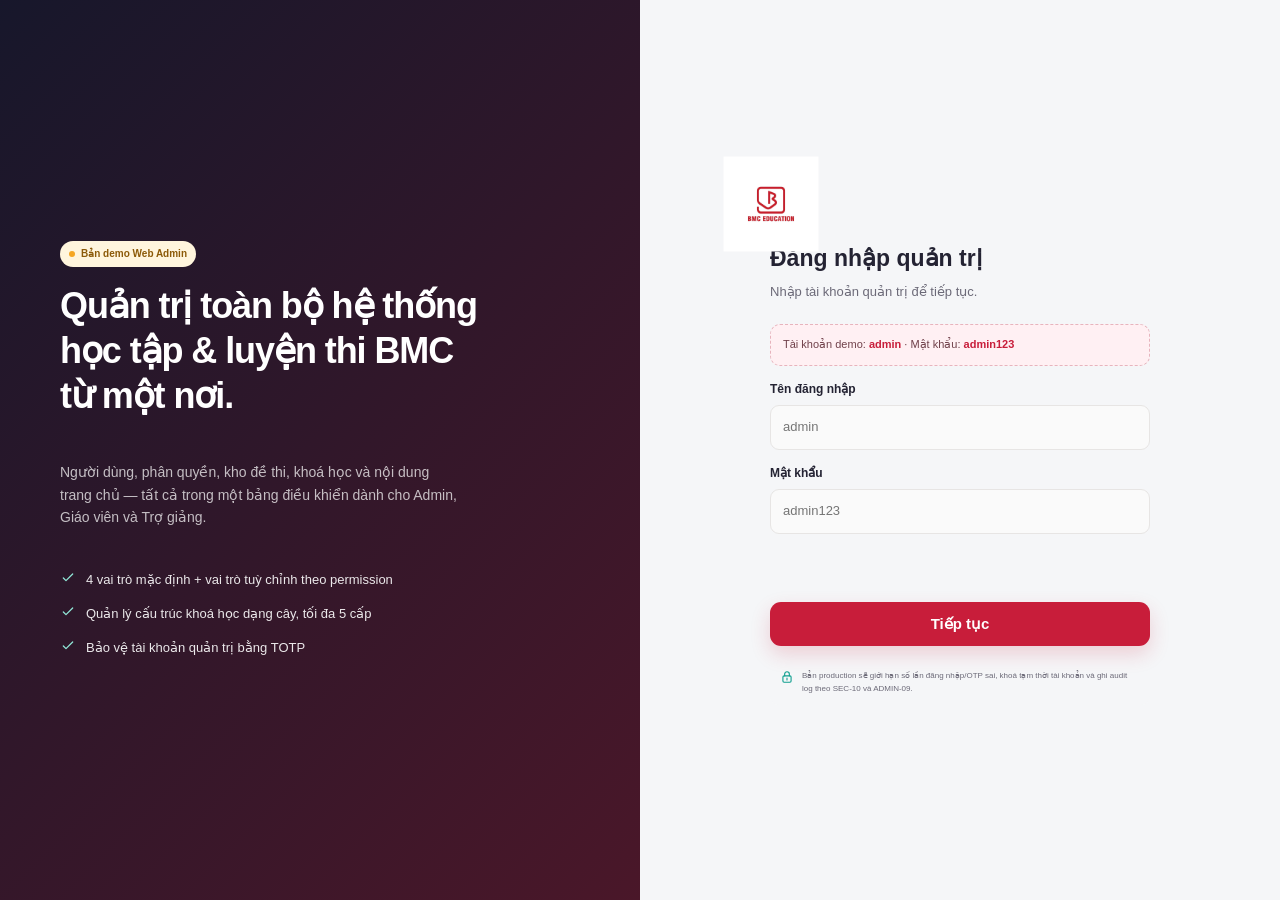
==== certificates.html @ d9abfc0e "first commit" ====
<!doctype html>
<html lang="vi">
<head>
<meta charset="utf-8">
<meta name="viewport" content="width=device-width,initial-scale=1">
<title>BMC Admin — Chứng chỉ &amp; huy hiệu</title>
<link rel="stylesheet" href="shared.css">
<link rel="stylesheet" href="shared-admin.css">
</head>
<body data-page="certificates">
<div data-admin-shell></div>
<template data-page-content>
  <div class="admin-page-head">
    <div><span class="admin-crumb"><svg class="icon"><use href="#i-home"/></svg>Admin<svg class="icon" style="transform:rotate(-90deg)"><use href="#i-chevron"/></svg>Chứng chỉ &amp; huy hiệu</span><h1>Chứng chỉ &amp; huy hiệu</h1><p>Thiết kế mẫu chứng chỉ, huy hiệu thành tích và gán điều kiện đạt được cho từng khoá học/lớp học.</p></div>
  </div>

  <div class="stat-grid">
    <article class="stat-tile"><div class="stat-tile-top"><span class="stat-icon"><svg class="icon"><use href="#i-award"/></svg></span></div><strong>6</strong><span>Mẫu chứng chỉ</span></article>
    <article class="stat-tile"><div class="stat-tile-top"><span class="stat-icon" style="background:var(--teal-soft);color:#0e6e60"><svg class="icon"><use href="#i-check"/></svg></span></div><strong>9</strong><span>Mẫu huy hiệu</span></article>
    <article class="stat-tile"><div class="stat-tile-top"><span class="stat-icon" style="background:var(--blue-soft);color:#1c4894"><svg class="icon"><use href="#i-users"/></svg></span></div><strong>842</strong><span>Lượt đã cấp trong năm</span></article>
    <article class="stat-tile"><div class="stat-tile-top"><span class="stat-icon" style="background:var(--gold-soft);color:#8a5c0d"><svg class="icon"><use href="#i-layout"/></svg></span></div><strong>7</strong><span>Khoá học/lớp đã gán</span></article>
  </div>

  <section class="panel">
    <div class="tabs" data-tabs>
      <button class="tab active" data-tab="certs">Chứng chỉ</button>
      <button class="tab" data-tab="badges">Huy hiệu</button>
      <button class="tab" data-tab="assign">Gán cho khoá học/lớp học</button>
    </div>

    <div class="tab-panel active" data-panel="certs">
      <div class="page-actions" style="justify-content:flex-end;margin-bottom:14px"><button class="btn btn-primary" type="button" data-open-modal="addCertModal"><svg class="icon"><use href="#i-plus"/></svg>Tạo chứng chỉ</button></div>
      <div class="cert-grid">
        <article class="cert-card"><span class="cert-icon">🎓</span><h3>Chứng chỉ hoàn thành khoá học</h3><p>Cấp khi học viên hoàn thành 100% bài học và đạt tối thiểu 70% bài kiểm tra cuối khoá.</p><div class="cert-meta"><span>Đã cấp</span><strong>318 lượt</strong></div></article>
        <article class="cert-card"><span class="cert-icon">📜</span><h3>Chứng chỉ tổng ôn THPT</h3><p>Cấp cho học viên hoàn thành chương trình tổng ôn và tham gia đủ 3 kỳ thi thử.</p><div class="cert-meta"><span>Đã cấp</span><strong>204 lượt</strong></div></article>
        <article class="cert-card"><span class="cert-icon">🏆</span><h3>Chứng chỉ Thủ khoa lớp học</h3><p>Cấp cho học viên đạt điểm cao nhất lớp trong kỳ thi thử cuối khoá.</p><div class="cert-meta"><span>Đã cấp</span><strong>14 lượt</strong></div></article>
      </div>
    </div>

    <div class="tab-panel" data-panel="badges">
      <div class="page-actions" style="justify-content:flex-end;margin-bottom:14px"><button class="btn btn-primary" type="button" data-open-modal="addBadgeModal"><svg class="icon"><use href="#i-plus"/></svg>Tạo huy hiệu</button></div>
      <div class="cert-grid">
        <article class="cert-card"><span class="cert-icon badge">🔥</span><h3>Chuỗi học 7 ngày</h3><p>Đạt được khi học viên học liên tục ít nhất 7 ngày không gián đoạn.</p><div class="cert-meta"><span>Đã đạt</span><strong>452 học viên</strong></div></article>
        <article class="cert-card"><span class="cert-icon badge">⚡</span><h3>Luyện đề chăm chỉ</h3><p>Hoàn thành từ 20 bộ đề luyện tập trở lên trong một chuyên đề.</p><div class="cert-meta"><span>Đã đạt</span><strong>167 học viên</strong></div></article>
        <article class="cert-card"><span class="cert-icon badge">💯</span><h3>Điểm tuyệt đối</h3><p>Đạt điểm 10/10 trong một bài thi thử bất kỳ trên hệ thống.</p><div class="cert-meta"><span>Đã đạt</span><strong>38 học viên</strong></div></article>
      </div>
    </div>

    <div class="tab-panel" data-panel="assign">
      <div class="page-actions" style="justify-content:flex-end;margin-bottom:14px"><button class="btn btn-primary" type="button" data-open-modal="assignModal"><svg class="icon"><use href="#i-plus"/></svg>Gán mới</button></div>
      <div class="table-wrap"><table class="data-table">
        <thead><tr><th>Khoá học / Lớp học</th><th>Chứng chỉ được gán</th><th>Huy hiệu điều kiện</th><th>Điều kiện cấp</th><th></th></tr></thead>
        <tbody>
          <tr><td><strong>Giải tích 1 — Nắm chắc nền tảng</strong><br><span class="muted" style="font-size:11px">Khoá học</span></td><td><div class="tag-list"><span class="tag-chip">Chứng chỉ hoàn thành khoá học</span></div></td><td><div class="tag-list"><span class="tag-chip badge-tag">Chuỗi học 7 ngày</span><span class="tag-chip badge-tag">Luyện đề chăm chỉ</span></div></td><td>Hoàn thành ≥ 100% bài học, điểm cuối khoá ≥ 70%</td><td><div class="row-actions"><button aria-label="Sửa" data-open-modal="assignModal" data-toast="Đã mở form chỉnh sửa gán (mô phỏng)"><svg class="icon"><use href="#i-edit"/></svg></button><button aria-label="Xoá" data-toast="Đã gỡ gán (mô phỏng)"><svg class="icon"><use href="#i-trash"/></svg></button></div></td></tr>
          <tr><td><strong>ON12 — Tổng ôn 12 tối T3·5·7</strong><br><span class="muted" style="font-size:11px">Lớp học</span></td><td><div class="tag-list"><span class="tag-chip">Chứng chỉ tổng ôn THPT</span></div></td><td><div class="tag-list"><span class="tag-chip empty">Chưa gán huy hiệu</span></div></td><td>Tham gia đủ 3 kỳ thi thử, có mặt ≥ 80% buổi học</td><td><div class="row-actions"><button aria-label="Sửa" data-open-modal="assignModal" data-toast="Đã mở form chỉnh sửa gán (mô phỏng)"><svg class="icon"><use href="#i-edit"/></svg></button><button aria-label="Xoá" data-toast="Đã gỡ gán (mô phỏng)"><svg class="icon"><use href="#i-trash"/></svg></button></div></td></tr>
          <tr><td><strong>GT01 — Giải tích 1 sáng T2·4·6</strong><br><span class="muted" style="font-size:11px">Lớp học</span></td><td><div class="tag-list"><span class="tag-chip empty">Chưa gán chứng chỉ</span></div></td><td><div class="tag-list"><span class="tag-chip badge-tag">Điểm tuyệt đối</span></div></td><td>Đạt điểm 10/10 ở bất kỳ bài thi thử nào trong lớp</td><td><div class="row-actions"><button aria-label="Sửa" data-open-modal="assignModal" data-toast="Đã mở form chỉnh sửa gán (mô phỏng)"><svg class="icon"><use href="#i-edit"/></svg></button><button aria-label="Xoá" data-toast="Đã gỡ gán (mô phỏng)"><svg class="icon"><use href="#i-trash"/></svg></button></div></td></tr>
        </tbody>
      </table></div>
    </div>
  </section>
</template>

<div class="modal-backdrop" id="addCertModal"><section class="modal" role="dialog" aria-modal="true" style="width:min(100%,560px)"><div class="modal-head"><div><h2>Tạo chứng chỉ</h2><p>Chứng chỉ có thể gán cho một hoặc nhiều khoá học/lớp học sau khi tạo.</p></div><button class="close-btn" type="button" data-close-modal aria-label="Đóng"><svg class="icon"><use href="#i-close"/></svg></button></div>
  <form class="modal-form" id="addCertForm">
    <div class="form-field"><label>Tên chứng chỉ<em>*</em></label><input required placeholder="VD: Chứng chỉ hoàn thành khoá học"></div>
    <div class="form-field"><label>Mô tả điều kiện đạt được</label><textarea placeholder="VD: Hoàn thành 100% bài học và đạt tối thiểu 70% bài kiểm tra cuối khoá"></textarea></div>
    <div class="form-row"><div class="form-field"><label>Tỉ lệ hoàn thành tối thiểu</label><input type="number" placeholder="VD: 100" value="100"></div><div class="form-field"><label>Điểm cuối khoá tối thiểu</label><input type="number" placeholder="VD: 70" value="70"></div></div>
    <div class="form-field"><label>Ảnh mẫu chứng chỉ</label><div class="captcha" style="justify-content:center;gap:8px"><svg class="icon" style="width:20px;height:20px"><use href="#i-file"/></svg><span>Tải ảnh/PDF mẫu (mô phỏng)</span></div></div>
    <button class="btn btn-primary" type="submit" style="width:100%">Lưu chứng chỉ</button>
  </form>
</section></div>

<div class="modal-backdrop" id="addBadgeModal"><section class="modal" role="dialog" aria-modal="true" style="width:min(100%,560px)"><div class="modal-head"><div><h2>Tạo huy hiệu</h2><p>Huy hiệu ghi nhận thành tích nhỏ, khuyến khích học viên duy trì động lực học tập.</p></div><button class="close-btn" type="button" data-close-modal aria-label="Đóng"><svg class="icon"><use href="#i-close"/></svg></button></div>
  <form class="modal-form" id="addBadgeForm">
    <div class="form-row"><div class="form-field"><label>Tên huy hiệu<em>*</em></label><input required placeholder="VD: Chuỗi học 7 ngày"></div><div class="form-field"><label>Biểu tượng (emoji minh hoạ)</label><input placeholder="VD: 🔥"></div></div>
    <div class="form-field"><label>Điều kiện đạt được</label><textarea placeholder="VD: Học liên tục 7 ngày không gián đoạn"></textarea></div>
    <button class="btn btn-primary" type="submit" style="width:100%">Lưu huy hiệu</button>
  </form>
</section></div>

<div class="modal-backdrop" id="assignModal"><section class="modal" role="dialog" aria-modal="true" style="width:min(100%,580px)"><div class="modal-head"><div><h2>Gán chứng chỉ/huy hiệu</h2><p>Chọn đối tượng áp dụng và điều kiện cấp cụ thể.</p></div><button class="close-btn" type="button" data-close-modal aria-label="Đóng"><svg class="icon"><use href="#i-close"/></svg></button></div>
  <form class="modal-form" id="assignForm">
    <div class="form-field"><label>Áp dụng cho</label><div class="check-list" style="grid-template-columns:1fr 1fr;display:grid">
      <label><input type="radio" name="assignType" checked> Khoá học</label><label><input type="radio" name="assignType"> Lớp học</label>
    </div></div>
    <div class="form-field"><label>Chọn khoá học / lớp học<em>*</em></label><select required>
      <option value="">Chọn đối tượng</option><option>Giải tích 1 — Nắm chắc nền tảng</option><option>Tổng ôn THPT theo chuyên đề</option><option>GT01 — Giải tích 1 sáng T2·4·6</option><option>ON12 — Tổng ôn 12 tối T3·5·7</option>
    </select></div>
    <div class="form-row"><div class="form-field"><label>Chứng chỉ gán kèm</label><select><option value="">Không gán chứng chỉ</option><option>Chứng chỉ hoàn thành khoá học</option><option>Chứng chỉ tổng ôn THPT</option><option>Chứng chỉ Thủ khoa lớp học</option></select></div><div class="form-field"><label>Huy hiệu điều kiện</label><select><option value="">Không gán huy hiệu</option><option>Chuỗi học 7 ngày</option><option>Luyện đề chăm chỉ</option><option>Điểm tuyệt đối</option></select></div></div>
    <div class="form-field"><label>Mô tả điều kiện cấp</label><textarea placeholder="VD: Hoàn thành ≥ 100% bài học, điểm cuối khoá ≥ 70%"></textarea></div>
    <button class="btn btn-primary" type="submit" style="width:100%">Lưu gán</button>
  </form>
</section></div>

<script src="shared-admin.js" defer></script>
<script defer>
window.addEventListener('DOMContentLoaded', () => {
  const $$ = s => [...document.querySelectorAll(s)];
  function lock(open){ document.body.classList.toggle('locked', open); }
  $$('[data-tab]').forEach(tab => tab.addEventListener('click', () => {
    $$('[data-tab]').forEach(x => x.classList.toggle('active', x === tab));
    $$('[data-panel]').forEach(x => x.classList.toggle('active', x.dataset.panel === tab.dataset.tab));
  }));
  $$('[data-open-modal]').forEach(x => x.addEventListener('click', () => { document.getElementById(x.dataset.openModal).classList.add('open'); lock(true); }));
  $$('[data-close-modal]').forEach(x => x.addEventListener('click', () => { x.closest('.modal-backdrop').classList.remove('open'); lock(false); }));
  $$('.modal-backdrop').forEach(m => m.addEventListener('click', e => { if (e.target === m) { m.classList.remove('open'); lock(false); } }));
  document.getElementById('addCertForm')?.addEventListener('submit', e => { e.preventDefault(); document.getElementById('addCertModal').classList.remove('open'); lock(false); window.bmcAdminToast('Đã lưu chứng chỉ (mô phỏng)'); });
  document.getElementById('addBadgeForm')?.addEventListener('submit', e => { e.preventDefault(); document.getElementById('addBadgeModal').classList.remove('open'); lock(false); window.bmcAdminToast('Đã lưu huy hiệu (mô phỏng)'); });
  document.getElementById('assignForm')?.addEventListener('submit', e => { e.preventDefault(); document.getElementById('assignModal').classList.remove('open'); lock(false); window.bmcAdminToast('Đã gán chứng chỉ/huy hiệu (mô phỏng)'); });
});
</script>
</body></html>
---- shared.css ----
:root {
  --red:#c81d3a;--red-dark:#9f1730;--red-soft:#fff0f3;--navy:#17172b;--navy-2:#25253f;
  --ink:#242333;--muted:#6c6a78;--line:#e7e5e4;--surface:#f5f6f8;--white:#fff;--cream:#fffdfb;
  --gold:#f5a623;--gold-soft:#fff5dd;--teal:#0f9f8f;--teal-soft:#e9faf6;--blue:#3157a4;--blue-soft:#edf2ff;
  --shadow:0 8px 28px rgba(24,24,42,.08);--shadow-lg:0 22px 60px rgba(24,24,42,.14);
  --radius:16px;--radius-lg:24px;--content:1240px;
}
*{box-sizing:border-box}html{scroll-behavior:smooth;scroll-padding-top:104px}body{margin:0;min-width:320px;overflow-x:hidden;background:var(--surface);color:var(--ink);font-family:Inter,ui-sans-serif,-apple-system,BlinkMacSystemFont,"Segoe UI",sans-serif;font-size:16px;line-height:1.6}body.locked{overflow:hidden}button,input,select,textarea{font:inherit}button{color:inherit}a{color:inherit;text-decoration:none}img,svg{display:block;max-width:100%}:focus-visible{outline:3px solid rgba(200,29,58,.26);outline-offset:3px}.container{width:min(calc(100% - 40px),var(--content));margin-inline:auto}.icon{width:20px;height:20px;fill:none;stroke:currentColor;stroke-width:1.9;stroke-linecap:round;stroke-linejoin:round}.sr-only{position:absolute;width:1px;height:1px;padding:0;margin:-1px;overflow:hidden;clip:rect(0,0,0,0);white-space:nowrap;border:0}.muted{color:var(--muted)}.demo-pill{display:inline-flex;align-items:center;gap:6px;padding:5px 9px;border-radius:999px;background:var(--gold-soft);color:#8c5a08;font-size:10px;font-weight:800}.demo-pill::before{content:"";width:6px;height:6px;border-radius:50%;background:var(--gold)}

.utility{height:30px;background:var(--navy);color:rgba(255,255,255,.72);font-size:11px}.utility-inner{height:100%;display:flex;align-items:center;justify-content:space-between;gap:20px}.utility strong{color:#fff}.utility-links{display:flex;align-items:center;gap:18px}.utility a:hover{color:#fff}
.site-header{position:sticky;top:0;z-index:1000;height:72px;border-bottom:1px solid var(--line);background:rgba(255,255,255,.95);backdrop-filter:blur(18px);transition:box-shadow .2s}.site-header.scrolled{box-shadow:0 8px 24px rgba(24,24,42,.08)}.header-inner{height:100%;display:flex;align-items:center;gap:24px}.brand{display:inline-flex;align-items:center;gap:10px;flex:0 0 auto}.brand-mark{width:40px;height:40px;position:relative;overflow:hidden;border:1px solid #f0eded;border-radius:11px;background:#fff}.brand-mark img{position:absolute;width:95px;max-width:none;left:50%;top:27%;transform:translate(-50%,-50%)}.brand-copy{line-height:1.05}.brand-name{display:block;color:var(--red);font-size:16px;font-weight:850;letter-spacing:-.02em}.brand-sub{display:block;margin-top:5px;color:var(--muted);font-size:9px;font-weight:750;letter-spacing:.13em;text-transform:uppercase}.desktop-nav{display:flex;align-items:center;justify-content:center;gap:2px;flex:1}.nav-link{padding:9px 10px;border-radius:10px;color:#53515f;font-size:13px;font-weight:700;white-space:nowrap}.nav-link:hover,.nav-link.active{background:var(--red-soft);color:var(--red)}.header-actions{display:flex;align-items:center;gap:8px}.icon-btn{width:40px;height:40px;display:inline-grid;place-items:center;border:1px solid var(--line);border-radius:11px;background:#fff;cursor:pointer}.icon-btn:hover{border-color:#bbb6b3}.avatar-btn{display:inline-flex;align-items:center;gap:9px;min-height:40px;padding:4px 10px 4px 5px;border:1px solid var(--line);border-radius:12px;background:#fff;cursor:pointer;font-size:12px;font-weight:750}.avatar{width:30px;height:30px;display:grid;place-items:center;border-radius:9px;background:var(--red);color:#fff;font-size:11px;font-weight:850}.menu-toggle{display:none}
.btn{min-height:41px;display:inline-flex;align-items:center;justify-content:center;gap:8px;padding:0 17px;border:1px solid transparent;border-radius:11px;font-size:13px;font-weight:800;cursor:pointer;transition:transform .2s,box-shadow .2s,background .2s}.btn:hover{transform:translateY(-2px)}.btn-primary{background:var(--red);color:#fff;box-shadow:0 8px 20px rgba(200,29,58,.18)}.btn-primary:hover{background:var(--red-dark)}.btn-dark{background:var(--navy);color:#fff}.btn-outline{border-color:var(--line);background:#fff}.btn-soft{background:var(--red-soft);color:var(--red)}.text-btn{display:inline-flex;align-items:center;gap:6px;padding:0;border:0;background:transparent;color:var(--red);font-size:12px;font-weight:800;cursor:pointer}.text-btn .icon{width:15px;height:15px}

.app-main{min-height:calc(100vh - 102px);padding:24px 0 70px}.breadcrumb{display:flex;align-items:center;flex-wrap:wrap;gap:7px;margin-bottom:18px;color:var(--muted);font-size:11px}.breadcrumb a:hover{color:var(--red)}.breadcrumb .icon{width:12px;height:12px}.page-head{display:flex;align-items:flex-end;justify-content:space-between;gap:30px;margin-bottom:24px}.page-kicker{display:block;margin-bottom:6px;color:var(--red);font-size:10px;font-weight:850;letter-spacing:.12em;text-transform:uppercase}.page-title{margin:0;font-size:clamp(28px,3.4vw,42px);line-height:1.16;letter-spacing:-.035em}.page-desc{max-width:680px;margin:8px 0 0;color:var(--muted)}.page-actions{display:flex;align-items:center;gap:9px;flex:0 0 auto}.panel{border:1px solid var(--line);border-radius:var(--radius);background:#fff;box-shadow:0 3px 14px rgba(24,24,42,.035)}.panel-head{display:flex;align-items:center;justify-content:space-between;gap:20px;padding:18px 20px;border-bottom:1px solid var(--line)}.panel-head h2,.panel-head h3{margin:0;font-size:16px}.panel-body{padding:20px}.section-block{margin-top:34px}.section-row{display:flex;align-items:flex-end;justify-content:space-between;gap:24px;margin-bottom:16px}.section-row h2{margin:0;font-size:22px;letter-spacing:-.025em}.section-row p{margin:4px 0 0;color:var(--muted);font-size:12px}

.home-hero{display:grid;grid-template-columns:1.25fr .75fr;min-height:330px;overflow:hidden;border-radius:var(--radius-lg);background:linear-gradient(130deg,var(--navy),#301728);color:#fff;box-shadow:var(--shadow)}.home-hero-copy{display:flex;flex-direction:column;justify-content:center;padding:44px 48px}.home-hero-copy .page-kicker{color:#91e7d8}.home-hero h1{max-width:650px;margin:0;font-size:clamp(34px,4vw,52px);line-height:1.08;letter-spacing:-.04em}.home-hero p{max-width:570px;margin:15px 0 22px;color:rgba(255,255,255,.67)}.hero-actions{display:flex;flex-wrap:wrap;gap:9px}.home-visual{position:relative;overflow:hidden;background:radial-gradient(circle at 50% 45%,rgba(200,29,58,.7),transparent 58%)}.home-visual::before{content:"∫";position:absolute;left:50%;top:50%;transform:translate(-50%,-52%);font:170px/1 Georgia,serif;color:rgba(255,255,255,.75)}.home-visual::after{content:"f(x) = ax² + bx + c";position:absolute;left:50%;bottom:28px;transform:translateX(-50%);white-space:nowrap;color:rgba(255,255,255,.45);font:18px Georgia,serif}.quick-menu{display:grid;grid-template-columns:repeat(5,1fr);gap:12px;margin-top:16px}.quick-link{display:flex;align-items:center;gap:11px;min-width:0;padding:14px;border:1px solid var(--line);border-radius:14px;background:#fff;box-shadow:0 3px 12px rgba(24,24,42,.035);transition:transform .2s,border-color .2s}.quick-link:hover{transform:translateY(-3px);border-color:#c8c4c1}.quick-icon{width:38px;height:38px;display:grid;place-items:center;flex:0 0 auto;border-radius:11px;background:var(--red-soft);color:var(--red)}.quick-link:nth-child(2) .quick-icon{background:var(--blue-soft);color:var(--blue)}.quick-link:nth-child(3) .quick-icon{background:var(--teal-soft);color:var(--teal)}.quick-link:nth-child(4) .quick-icon{background:var(--gold-soft);color:#9a6510}.quick-link:nth-child(5) .quick-icon{background:#f3ecfb;color:#74469c}.quick-copy{min-width:0}.quick-copy strong{display:block;font-size:12px}.quick-copy span{display:block;overflow:hidden;margin-top:2px;color:var(--muted);font-size:10px;text-overflow:ellipsis;white-space:nowrap}.program-grid{display:grid;grid-template-columns:repeat(3,1fr);gap:12px}.program-card{display:flex;align-items:center;gap:14px;padding:18px;border:1px solid var(--line);border-radius:14px;background:#fff;transition:transform .2s,box-shadow .2s}.program-card:hover{transform:translateY(-3px);box-shadow:var(--shadow)}.program-icon{width:45px;height:45px;display:grid;place-items:center;flex:0 0 auto;border-radius:12px;background:var(--blue-soft);color:var(--blue)}.program-card:nth-child(2) .program-icon{background:var(--red-soft);color:var(--red)}.program-card:nth-child(3) .program-icon{background:var(--teal-soft);color:var(--teal)}.program-card:nth-child(4) .program-icon{background:var(--gold-soft);color:#a66c0e}.program-card:nth-child(5) .program-icon{background:#f3ecfb;color:#74469c}.program-card:nth-child(6) .program-icon{background:#eaf7ec;color:#3a8949}.program-copy{min-width:0;flex:1}.program-copy strong{display:block;font-size:13px}.program-copy span{display:block;margin-top:3px;color:var(--muted);font-size:10px}.program-card>.icon{width:15px;height:15px;color:#aaa5a1}.dashboard-strip{display:grid;grid-template-columns:1.2fr .8fr;gap:16px}.continue-card{display:grid;grid-template-columns:150px 1fr;overflow:hidden}.continue-cover{display:grid;place-items:center;background:linear-gradient(140deg,var(--navy),#7b1931);color:#fff;font:60px Georgia,serif}.continue-info{padding:20px}.continue-info h3{margin:0;font-size:16px}.progress{height:7px;margin:15px 0 7px;border-radius:99px;background:var(--surface);overflow:hidden}.progress>i{display:block;height:100%;border-radius:inherit;background:var(--red)}.progress-label{display:flex;justify-content:space-between;color:var(--muted);font-size:10px}.home-side-list{display:grid;gap:9px}.side-item{display:flex;align-items:center;gap:11px;padding:12px;border:1px solid var(--line);border-radius:12px;background:#fff}.side-item-icon{width:34px;height:34px;display:grid;place-items:center;border-radius:10px;background:var(--surface);color:var(--red)}.side-item strong{display:block;font-size:11px}.side-item span{display:block;color:var(--muted);font-size:9px}
.home-slider-dots{display:flex;gap:6px;margin-top:20px}.home-slider-dot{width:7px;height:7px;padding:0;border:0;border-radius:99px;background:rgba(255,255,255,.3);cursor:pointer;transition:width .2s,background .2s}.home-slider-dot.active{width:24px;background:var(--gold)}

.catalog-layout{display:grid;grid-template-columns:250px minmax(0,1fr);gap:20px;align-items:start}.filter-panel{position:sticky;top:122px}.filter-section{padding:17px;border-bottom:1px solid var(--line)}.filter-section:last-child{border-bottom:0}.filter-section h3{margin:0 0 12px;font-size:12px}.check-list{display:grid;gap:9px}.check-list label{display:flex;align-items:center;gap:8px;color:#555360;font-size:11px;cursor:pointer}.check-list input{accent-color:var(--red)}.catalog-toolbar{display:flex;align-items:center;justify-content:space-between;gap:15px;margin-bottom:14px;padding:12px 14px}.result-count{font-size:11px;color:var(--muted)}.inline-search{position:relative;width:min(100%,360px)}.inline-search input{width:100%;padding:9px 38px 9px 11px;border:1px solid var(--line);border-radius:10px;background:var(--surface);font-size:11px}.inline-search .icon{position:absolute;right:11px;top:50%;width:16px;height:16px;transform:translateY(-50%);color:var(--muted)}.course-grid{display:grid;grid-template-columns:repeat(3,minmax(0,1fr));gap:15px}.course-card{overflow:hidden;border:1px solid var(--line);border-radius:15px;background:#fff;transition:transform .2s,box-shadow .2s}.course-card:hover{transform:translateY(-4px);box-shadow:var(--shadow)}.course-cover{height:145px;position:relative;display:flex;align-items:flex-end;padding:15px;overflow:hidden;background:linear-gradient(140deg,var(--navy),#7b1931);color:#fff}.course-card:nth-child(3n+2) .course-cover{background:linear-gradient(140deg,#17454a,var(--teal))}.course-card:nth-child(3n) .course-cover{background:linear-gradient(140deg,#253455,var(--blue))}.course-cover::after{content:attr(data-symbol);position:absolute;right:12px;top:-6px;color:rgba(255,255,255,.15);font:100px Georgia,serif}.badge{position:absolute;z-index:1;left:12px;top:12px;padding:5px 8px;border-radius:999px;background:#fff;color:var(--red);font-size:8px;font-weight:850;text-transform:uppercase}.course-cover small{position:relative;z-index:1;font-size:9px;font-weight:750}.course-card-body{padding:15px}.course-category{color:var(--red);font-size:9px;font-weight:800}.course-card h3{min-height:42px;margin:5px 0 10px;font-size:14px;line-height:1.45}.meta-row{display:flex;flex-wrap:wrap;gap:8px 12px;color:var(--muted);font-size:9px}.meta-row span{display:inline-flex;align-items:center;gap:4px}.meta-row .icon{width:13px;height:13px}.course-card-footer{display:flex;align-items:center;justify-content:space-between;gap:10px;margin-top:14px;padding-top:12px;border-top:1px solid var(--line)}.course-card-footer strong{color:var(--teal);font-size:11px}.empty-state{display:none;padding:50px 20px;text-align:center;color:var(--muted)}

.course-detail-hero{display:grid;grid-template-columns:1fr 340px;gap:28px;padding:34px;border-radius:var(--radius-lg);background:linear-gradient(130deg,var(--navy),#361827);color:#fff}.detail-category{color:#91e7d8;font-size:10px;font-weight:800;letter-spacing:.08em;text-transform:uppercase}.course-detail-hero h1{max-width:760px;margin:9px 0 12px;font-size:clamp(30px,3.7vw,46px);line-height:1.15}.course-detail-hero p{max-width:720px;margin:0;color:rgba(255,255,255,.65)}.detail-meta{display:flex;flex-wrap:wrap;gap:14px;margin-top:20px;color:rgba(255,255,255,.62);font-size:11px}.detail-meta span{display:flex;align-items:center;gap:6px}.detail-meta .icon{width:15px;height:15px}.enroll-card{padding:20px;border-radius:18px;background:#fff;color:var(--ink);box-shadow:var(--shadow-lg)}.enroll-cover{height:120px;display:grid;place-items:center;border-radius:12px;background:linear-gradient(145deg,#fde4e8,#fff4dd);color:var(--red);font:64px Georgia,serif}.enroll-card h3{margin:15px 0 5px;font-size:15px}.enroll-card p{margin:0 0 14px;color:var(--muted);font-size:10px}.enroll-card .btn{width:100%}.course-detail-layout{display:grid;grid-template-columns:minmax(0,1fr) 300px;gap:20px;margin-top:20px;align-items:start}.tabs{display:flex;gap:3px;padding:5px;border-bottom:1px solid var(--line);overflow-x:auto}.tab{padding:10px 14px;border:0;border-radius:9px;background:transparent;color:var(--muted);font-size:11px;font-weight:800;white-space:nowrap;cursor:pointer}.tab.active{background:var(--red-soft);color:var(--red)}.tab-panel{display:none;padding:20px}.tab-panel.active{display:block}.curriculum-tools{display:flex;align-items:center;justify-content:space-between;gap:14px;margin-bottom:14px}.curriculum-tools strong{font-size:13px}.curriculum{display:grid;gap:9px}.curriculum-node{border:1px solid var(--line);border-radius:12px;overflow:hidden}.node-trigger{width:100%;display:flex;align-items:center;justify-content:space-between;gap:12px;padding:13px;border:0;background:#fff;text-align:left;cursor:pointer}.node-trigger:hover{background:#fafafa}.node-title{display:flex;align-items:center;gap:10px;min-width:0}.node-index{width:27px;height:27px;display:grid;place-items:center;flex:0 0 auto;border-radius:8px;background:var(--surface);color:var(--red);font-size:9px;font-weight:850}.node-title strong{display:block;font-size:11px}.node-title span{display:block;color:var(--muted);font-size:9px}.node-trigger>.icon{width:15px;height:15px;transition:transform .2s}.curriculum-node.open .node-trigger>.icon{transform:rotate(180deg)}.node-content{display:none;padding:0 12px 12px 49px}.curriculum-node.open .node-content{display:grid;gap:6px}.lesson{display:flex;align-items:center;justify-content:space-between;gap:12px;padding:10px;border-radius:9px;background:var(--surface);font-size:10px}.lesson-info{display:flex;align-items:center;gap:8px;min-width:0}.lesson-info .icon{width:14px;height:14px;color:var(--red)}.lesson-type{color:var(--muted);font-size:8px}.course-aside{position:sticky;top:122px;display:grid;gap:14px}.aside-list{display:grid;gap:10px}.aside-item{display:flex;gap:9px;color:var(--muted);font-size:10px}.aside-item .icon{width:15px;height:15px;flex:0 0 auto;color:var(--teal)}

.mode-switch{display:inline-flex;gap:4px;padding:4px;border:1px solid var(--line);border-radius:12px;background:#fff}.mode-btn{padding:9px 14px;border:0;border-radius:9px;background:transparent;color:var(--muted);font-size:11px;font-weight:800;cursor:pointer}.mode-btn.active{background:var(--navy);color:#fff}.exam-stats{display:grid;grid-template-columns:repeat(4,1fr);gap:12px;margin-bottom:18px}.stat-card{padding:17px;border:1px solid var(--line);border-radius:14px;background:#fff}.stat-card strong{display:block;font-size:22px}.stat-card span{color:var(--muted);font-size:10px}.exam-layout{display:grid;grid-template-columns:minmax(0,1fr) 290px;gap:20px}.exam-list{display:grid;gap:12px}.exam-row{display:grid;grid-template-columns:48px minmax(0,1fr) auto;align-items:center;gap:14px;padding:16px}.exam-icon{width:48px;height:48px;display:grid;place-items:center;border-radius:13px;background:var(--blue-soft);color:var(--blue)}.exam-row:nth-child(2n) .exam-icon{background:var(--red-soft);color:var(--red)}.exam-info h3{margin:0;font-size:13px}.exam-info p{margin:4px 0 7px;color:var(--muted);font-size:10px}.exam-filter{position:sticky;top:122px}.exam-filter .panel-body{display:grid;gap:14px}.mini-select{width:100%;padding:9px;border:1px solid var(--line);border-radius:9px;background:#fff;font-size:10px}

.video-layout{display:grid;grid-template-columns:250px minmax(0,1fr);gap:20px}.category-list{display:grid;gap:4px;padding:8px}.category-btn{display:flex;align-items:center;justify-content:space-between;width:100%;padding:11px;border:0;border-radius:9px;background:transparent;color:var(--muted);font-size:11px;text-align:left;cursor:pointer}.category-btn.active,.category-btn:hover{background:var(--red-soft);color:var(--red)}.category-btn span:last-child{font-size:9px}.video-grid{display:grid;grid-template-columns:repeat(3,1fr);gap:15px}.video-card{overflow:hidden;border:1px solid var(--line);border-radius:14px;background:#fff}.video-thumb{height:145px;position:relative;display:grid;place-items:center;background:linear-gradient(145deg,var(--navy),#6d1830);color:#fff}.video-card:nth-child(3n+2) .video-thumb{background:linear-gradient(145deg,#17454a,var(--teal))}.video-card:nth-child(3n) .video-thumb{background:linear-gradient(145deg,#253455,var(--blue))}.video-thumb::before{content:attr(data-formula);position:absolute;color:rgba(255,255,255,.17);font:32px Georgia,serif}.play{width:48px;height:48px;position:relative;z-index:1;display:grid;place-items:center;border:0;border-radius:50%;background:#fff;color:var(--red);cursor:pointer}.play .icon{width:22px;height:22px;fill:currentColor}.duration{position:absolute;right:8px;bottom:8px;padding:3px 6px;border-radius:5px;background:rgba(0,0,0,.65);font-size:8px}.video-body{padding:13px}.video-body h3{min-height:38px;margin:0;font-size:12px;line-height:1.45}.video-body p{margin:7px 0 0;color:var(--muted);font-size:9px}

.qa-layout{display:grid;grid-template-columns:minmax(0,1fr) 310px;gap:20px}.qa-tabs{margin-bottom:14px}.question-list{display:grid;gap:10px}.question-card{display:grid;grid-template-columns:44px minmax(0,1fr);gap:12px;padding:15px}.vote{width:44px;height:44px;display:grid;place-items:center;border-radius:11px;background:var(--surface);color:var(--muted);font-size:9px;font-weight:800}.question-card h3{margin:0;font-size:12px}.question-card p{margin:5px 0 8px;color:var(--muted);font-size:10px}.tag-row{display:flex;flex-wrap:wrap;gap:5px}.tag{padding:4px 7px;border-radius:6px;background:var(--red-soft);color:var(--red);font-size:8px;font-weight:800}.question-meta{margin-left:auto;color:var(--muted);font-size:8px}.ask-card{position:sticky;top:122px;padding:20px;background:linear-gradient(160deg,#edfbf8,#fff);border-color:#bee9e0}.ask-icon{width:48px;height:48px;display:grid;place-items:center;border-radius:13px;background:var(--teal);color:#fff}.ask-card h2{margin:15px 0 7px;font-size:18px}.ask-card p{color:var(--muted);font-size:10px}.prompt-list{display:grid;gap:6px;margin:14px 0}.prompt{padding:9px;border:1px solid #d5eee9;border-radius:8px;background:rgba(255,255,255,.7);font-size:9px;text-align:left;cursor:pointer}.ai-chat-page{display:none}.ai-chat-page.active{display:block}.chat-window{height:430px;overflow-y:auto;padding:18px;background:#fafafa}.message{width:fit-content;max-width:78%;margin-bottom:9px;padding:10px 12px;border-radius:12px 12px 12px 3px;background:#fff;box-shadow:0 3px 10px rgba(0,0,0,.04);font-size:10px}.message.user{margin-left:auto;border-radius:12px 12px 3px 12px;background:var(--teal);color:#fff}.chat-form{display:grid;grid-template-columns:1fr 40px;gap:8px;padding:12px;border-top:1px solid var(--line)}.chat-form input{min-width:0;padding:10px;border:1px solid var(--line);border-radius:9px;font-size:10px}.chat-form button{display:grid;place-items:center;border:0;border-radius:9px;background:var(--teal);color:#fff;cursor:pointer}

.shop-layout,.docs-layout{display:grid;grid-template-columns:220px minmax(0,1fr);gap:20px}.book-grid{display:grid;grid-template-columns:repeat(3,1fr);gap:15px}.book-card{padding:16px;border:1px solid var(--line);border-radius:14px;background:#fff}.book-cover{height:210px;display:flex;flex-direction:column;justify-content:space-between;padding:20px 16px;border-radius:6px 12px 12px 6px;background:linear-gradient(145deg,#85172e,#da2d4c);color:#fff;box-shadow:-8px 8px 0 #eed0d5}.book-card:nth-child(3n+2) .book-cover{background:linear-gradient(145deg,#15434a,var(--teal));box-shadow:-8px 8px 0 #cde8e3}.book-card:nth-child(3n) .book-cover{background:linear-gradient(145deg,#24213e,var(--blue));box-shadow:-8px 8px 0 #d4dcef}.book-cover small{font-size:8px;font-weight:850;letter-spacing:.12em}.book-cover strong{font:22px/1.2 Georgia,serif}.book-cover span{font:45px Georgia,serif;opacity:.58}.book-card h3{min-height:40px;margin:18px 0 5px;font-size:13px}.book-card p{margin:0;color:var(--muted);font-size:9px}.book-card-footer{display:flex;align-items:center;justify-content:space-between;margin-top:12px;padding-top:11px;border-top:1px solid var(--line)}.demo-price{color:var(--red);font-size:10px;font-weight:850}.doc-grid{display:grid;grid-template-columns:repeat(3,1fr);gap:12px}.doc-card{padding:16px;border:1px solid var(--line);border-radius:13px;background:#fff}.doc-top{display:flex;align-items:center;justify-content:space-between}.file-icon{width:40px;height:40px;display:grid;place-items:center;border-radius:10px;background:var(--red-soft);color:var(--red);font-size:9px;font-weight:900}.file-icon.doc{background:var(--blue-soft);color:var(--blue)}.free{padding:4px 7px;border-radius:999px;background:var(--teal-soft);color:var(--teal);font-size:8px;font-weight:850}.doc-card h3{min-height:38px;margin:14px 0 5px;font-size:12px}.doc-card p{margin:0;color:var(--muted);font-size:9px}.doc-card .text-btn{margin-top:12px}

.learning-layout{display:grid;grid-template-columns:220px minmax(0,1fr);gap:20px}.student-nav{position:sticky;top:122px;padding:8px}.student-nav a{display:flex;align-items:center;gap:10px;padding:11px;border-radius:9px;color:var(--muted);font-size:11px;font-weight:700}.student-nav a.active,.student-nav a:hover{background:var(--red-soft);color:var(--red)}.student-nav .icon{width:17px;height:17px}.student-summary{display:grid;grid-template-columns:repeat(3,1fr);gap:12px}.summary-card{display:flex;align-items:center;gap:12px;padding:16px}.summary-icon{width:42px;height:42px;display:grid;place-items:center;border-radius:12px;background:var(--red-soft);color:var(--red)}.summary-card:nth-child(2) .summary-icon{background:var(--blue-soft);color:var(--blue)}.summary-card:nth-child(3) .summary-icon{background:var(--teal-soft);color:var(--teal)}.summary-card strong{display:block;font-size:20px}.summary-card span{display:block;color:var(--muted);font-size:9px}.learning-grid{display:grid;grid-template-columns:1.25fr .75fr;gap:15px;margin-top:15px}.my-course{display:grid;grid-template-columns:145px 1fr;overflow:hidden}.my-cover{display:grid;place-items:center;background:linear-gradient(145deg,var(--navy),#79182f);color:#fff;font:58px Georgia,serif}.my-info{padding:17px}.my-info h3{margin:0;font-size:13px}.my-info p{margin:4px 0;color:var(--muted);font-size:9px}.task-list{display:grid;gap:7px}.task{display:flex;align-items:center;gap:10px;padding:10px;border-radius:10px;background:var(--surface)}.task .icon{width:16px;height:16px;color:var(--red)}.task strong{display:block;font-size:10px}.task span{display:block;color:var(--muted);font-size:8px}

.contact-layout{display:grid;grid-template-columns:.8fr 1.2fr;gap:24px}.contact-info{padding:28px;background:linear-gradient(145deg,var(--navy),#40182a);color:#fff}.contact-info h2{margin:18px 0 8px;font-size:27px}.contact-info p{color:rgba(255,255,255,.65);font-size:11px}.gift-list{display:grid;gap:9px;margin-top:20px}.gift-list span{display:flex;gap:8px;font-size:10px}.gift-list .icon{width:15px;height:15px;color:#91e7d8}.contact-form{padding:24px}.form-grid{display:grid;grid-template-columns:1fr 1fr;gap:13px}.field{display:grid;gap:5px}.field.full{grid-column:1/-1}.field label{font-size:10px;font-weight:750}.field label em{color:var(--red);font-style:normal}.field input,.field select,.field textarea{width:100%;min-width:0;padding:10px;border:1px solid var(--line);border-radius:9px;background:#fafafa;font-size:10px}.field textarea{min-height:80px;resize:vertical}.error{min-height:11px;color:var(--red);font-size:8px}.captcha{display:flex;align-items:center;justify-content:space-between;gap:10px;padding:10px;border:1px dashed #aaa5a1;border-radius:9px;background:var(--surface);font-size:9px}.captcha button{padding:6px 8px;border:1px solid var(--line);border-radius:7px;background:#fff;font-size:8px;font-weight:800;cursor:pointer}.captcha button.done{color:var(--teal);background:var(--teal-soft)}.consent{display:grid;grid-template-columns:16px 1fr;gap:7px;margin:12px 0;color:var(--muted);font-size:9px}.consent input{margin-top:3px;accent-color:var(--red)}.success{display:none;min-height:380px;place-items:center;text-align:center}.success.show{display:grid}.success-icon{width:60px;height:60px;display:grid;place-items:center;margin:0 auto 14px;border-radius:50%;background:var(--teal-soft);color:var(--teal)}

.site-footer{padding:44px 0 30px;background:#111120;color:rgba(255,255,255,.64)}.footer-grid{display:grid;grid-template-columns:1.2fr .8fr .8fr 1fr;gap:35px}.footer-brand p{max-width:330px;margin:15px 0;font-size:10px}.footer-col h3{margin:0 0 12px;color:#fff;font-size:11px}.footer-col a{display:block;width:fit-content;margin:7px 0;font-size:10px}.footer-col a:hover{color:#fff}.footer-line{display:flex;gap:7px;margin:8px 0;font-size:9px}.footer-line .icon{width:14px;height:14px;flex:0 0 auto}.footer-bottom{display:flex;justify-content:space-between;gap:20px;margin-top:30px;padding-top:18px;border-top:1px solid rgba(255,255,255,.08);font-size:9px}

.drawer-backdrop,.modal-backdrop{position:fixed;inset:0;z-index:1800;visibility:hidden;opacity:0;background:rgba(17,17,32,.6);transition:.2s}.drawer-backdrop.open,.modal-backdrop.open{visibility:visible;opacity:1}.drawer{width:min(86vw,350px);height:100%;margin-left:auto;padding:20px;background:#fff;transform:translateX(100%);transition:transform .25s;overflow-y:auto}.drawer-backdrop.open .drawer{transform:none}.drawer-head{display:flex;align-items:center;justify-content:space-between;margin-bottom:16px}.drawer-nav{display:grid;gap:3px}.drawer-nav a{display:flex;align-items:center;gap:10px;padding:11px;border-radius:9px;font-size:11px;font-weight:750}.drawer-nav a.active,.drawer-nav a:hover{background:var(--red-soft);color:var(--red)}.drawer-actions{display:grid;gap:8px;margin-top:16px;padding-top:16px;border-top:1px solid var(--line)}.modal-backdrop{display:grid;place-items:center;padding:20px}.modal{width:min(100%,460px);max-height:calc(100vh - 40px);overflow-y:auto;padding:24px;border-radius:20px;background:#fff;box-shadow:var(--shadow-lg);transform:translateY(12px);transition:transform .2s}.modal-backdrop.open .modal{transform:none}.modal-head{display:flex;align-items:start;justify-content:space-between;gap:18px}.modal-head h2{margin:0;font-size:21px}.modal-head p{margin:4px 0;color:var(--muted);font-size:9px}.close-btn{width:34px;height:34px;display:grid;place-items:center;border:1px solid var(--line);border-radius:9px;background:#fff;cursor:pointer}.modal-form{display:grid;gap:12px;margin-top:18px}.modal-form .btn{width:100%}.security-note{display:flex;gap:8px;margin-top:14px;padding:10px;border-radius:9px;background:var(--surface);color:var(--muted);font-size:8px}.security-note .icon{width:14px;height:14px;flex:0 0 auto;color:var(--teal)}.search-results{display:grid;gap:5px;margin-top:10px}.search-result{display:flex;gap:9px;padding:9px;border-radius:8px;font-size:10px}.search-result:hover{background:var(--surface)}.search-result .icon{width:15px;height:15px;color:var(--red)}.bottom-nav{display:none}.toast{position:fixed;z-index:3000;left:50%;bottom:22px;max-width:calc(100vw - 28px);padding:10px 15px;border-radius:999px;background:var(--navy);color:#fff;box-shadow:var(--shadow-lg);font-size:10px;font-weight:750;opacity:0;visibility:hidden;transform:translate(-50%,15px);transition:.2s;text-align:center}.toast.show{opacity:1;visibility:visible;transform:translate(-50%,0)}

@media(max-width:1100px){.desktop-nav{display:none}.menu-toggle{display:grid}.quick-menu{grid-template-columns:repeat(3,1fr)}.course-grid,.video-grid,.book-grid,.doc-grid{grid-template-columns:repeat(2,1fr)}.footer-grid{grid-template-columns:1fr 1fr}}
@media(max-width:820px){html{scroll-padding-top:86px}.container{width:min(calc(100% - 26px),var(--content))}.utility{height:26px}.utility-links a:first-child{display:none}.site-header{height:62px}.brand-mark{width:36px;height:36px}.brand-mark img{width:85px}.brand-sub{display:none}.header-actions .avatar-btn{display:none}.app-main{padding-top:16px;padding-bottom:90px}.home-hero{grid-template-columns:1fr;min-height:440px}.home-hero-copy{padding:35px 28px}.home-visual{min-height:160px}.home-visual::before{font-size:100px}.quick-menu{grid-template-columns:1fr 1fr}.program-grid{grid-template-columns:1fr 1fr}.dashboard-strip,.catalog-layout,.course-detail-layout,.exam-layout,.video-layout,.qa-layout,.shop-layout,.docs-layout,.learning-layout,.contact-layout{grid-template-columns:1fr}.filter-panel,.course-aside,.exam-filter,.ask-card,.student-nav{position:static}.filter-panel{display:none}.course-grid{grid-template-columns:repeat(2,1fr)}.course-detail-hero{grid-template-columns:1fr;padding:25px}.enroll-card{max-width:none}.exam-stats{grid-template-columns:1fr 1fr}.category-list{grid-template-columns:repeat(3,1fr)}.video-grid{grid-template-columns:1fr 1fr}.book-grid,.doc-grid{grid-template-columns:repeat(2,1fr)}.student-nav{display:flex;overflow-x:auto}.student-nav a{white-space:nowrap}.student-summary{grid-template-columns:repeat(3,1fr)}.learning-grid{grid-template-columns:1fr}.contact-info{padding:24px}.footer-grid{grid-template-columns:1fr 1fr}.bottom-nav{position:fixed;z-index:1200;left:10px;right:10px;bottom:9px;display:grid;grid-template-columns:repeat(5,1fr);padding:6px;border:1px solid var(--line);border-radius:16px;background:rgba(255,255,255,.95);box-shadow:var(--shadow-lg);backdrop-filter:blur(14px)}.bottom-link{display:grid;place-items:center;gap:2px;min-width:0;padding:5px 2px;border-radius:9px;color:var(--muted);font-size:7px}.bottom-link .icon{width:18px;height:18px}.bottom-link.active{background:var(--red-soft);color:var(--red)}.site-footer{padding-bottom:100px}.toast{bottom:82px}}
@media(max-width:540px){.container{width:min(calc(100% - 20px),var(--content))}.brand-name{font-size:13px}.page-head{align-items:flex-start;flex-direction:column;gap:12px}.page-actions{width:100%;flex-wrap:wrap}.home-hero-copy{padding:28px 20px}.home-hero h1{font-size:34px}.hero-actions{display:grid}.hero-actions .btn{width:100%}.quick-menu,.program-grid{grid-template-columns:1fr}.dashboard-strip{grid-template-columns:1fr}.continue-card,.my-course{grid-template-columns:100px 1fr}.course-grid,.video-grid,.book-grid,.doc-grid{grid-template-columns:1fr}.catalog-toolbar{align-items:stretch;flex-direction:column}.inline-search{width:100%}.course-detail-hero{padding:20px}.curriculum-tools{align-items:stretch;flex-direction:column}.curriculum-tools .inline-search{width:100%}.node-content{padding-left:12px}.exam-stats{grid-template-columns:1fr 1fr}.exam-row{grid-template-columns:40px minmax(0,1fr)}.exam-icon{width:40px;height:40px}.exam-row>.btn{grid-column:1/-1;width:100%}.category-list{grid-template-columns:1fr 1fr}.question-card{grid-template-columns:36px minmax(0,1fr)}.vote{width:36px;height:36px}.student-summary{grid-template-columns:1fr}.form-grid{grid-template-columns:1fr}.field.full{grid-column:auto}.footer-grid{grid-template-columns:1fr}.footer-bottom{align-items:flex-start;flex-direction:column}.captcha{align-items:flex-start;flex-direction:column}}
@media(prefers-reduced-motion:reduce){html{scroll-behavior:auto}*,*::before,*::after{scroll-behavior:auto!important;transition-duration:.01ms!important}}

/* Round 02 refinement: demo 01 typography, richer hero and authenticated states. */
[hidden]{display:none!important}.login-button{min-height:42px;padding-inline:20px;border-radius:12px}.login-button .icon{width:17px;height:17px}.auth-actions{display:flex;align-items:center;gap:7px}.auth-error{min-height:18px;margin:0;color:var(--red);font-size:11px}.demo-credentials{padding:11px 12px;border:1px dashed #e7b4bd;border-radius:10px;background:var(--red-soft);color:#70404a;font-size:11px}.demo-credentials strong{color:var(--red)}

.portal-mode{display:inline-flex;align-items:center;gap:6px;padding:7px 9px;border-radius:9px;font-size:9px;font-weight:850;white-space:nowrap}.portal-mode .icon{width:13px;height:13px}.public-mode{background:var(--surface);color:var(--muted)}.student-mode{background:var(--teal-soft);color:#16796d}.avatar-btn>span:last-child{display:grid;text-align:left}.avatar-btn strong{font-size:11px;line-height:1.2}.avatar-btn small{color:var(--muted);font-size:8px;font-weight:650}.is-authenticated{background:#f7faf9}.is-authenticated .utility{background:#123e43}.is-authenticated .site-header{border-bottom-color:#cfe4df}.is-authenticated .nav-link:hover,.is-authenticated .nav-link.active{background:var(--teal-soft);color:#16796d}.is-authenticated .avatar{background:var(--teal)}

.student-home-hero{display:grid;grid-template-columns:minmax(0,1.25fr) minmax(290px,.75fr);gap:34px;align-items:center;padding:38px 42px;border:1px solid #cfe4df;border-radius:var(--radius-lg);background:linear-gradient(125deg,#eef9f6,#fff 58%,#fff4e3);box-shadow:0 14px 36px rgba(22,121,109,.08)}.student-home-hero h1{max-width:730px;margin:6px 0 10px;font-size:clamp(30px,4vw,47px);line-height:1.12;letter-spacing:-.04em}.student-home-hero p{max-width:650px;margin:0 0 20px;color:var(--muted)}.today-card{padding:23px;border:1px solid rgba(22,121,109,.2);border-radius:17px;background:#fff;box-shadow:var(--shadow)}.today-label{display:block;margin-bottom:8px;color:#16796d;font-size:9px;font-weight:850;letter-spacing:.08em;text-transform:uppercase}.today-card>strong{display:block;font-size:16px;line-height:1.4}

.home-hero{position:relative;isolation:isolate;min-height:400px;background:linear-gradient(125deg,#151426 0%,#261526 48%,#4a1729 100%)}.home-hero::after{content:"";position:absolute;z-index:-1;inset:auto auto -130px -100px;width:360px;height:360px;border-radius:50%;background:rgba(200,29,58,.14);filter:blur(10px)}.home-hero-copy{position:relative;z-index:2;padding:54px 54px}.home-hero-copy>*{transition:opacity .28s ease,transform .28s ease}.home-hero.is-switching .home-hero-copy>*:not(.slider-control-row){opacity:0;transform:translateY(9px)}.home-hero h1{max-width:690px}.home-visual{min-height:400px;background:radial-gradient(circle at 50% 45%,rgba(200,29,58,.6),transparent 52%)}.home-visual::before,.home-visual::after{display:none}.hero-grid{position:absolute;inset:0;opacity:.18;background-image:linear-gradient(rgba(255,255,255,.16) 1px,transparent 1px),linear-gradient(90deg,rgba(255,255,255,.16) 1px,transparent 1px);background-size:32px 32px;mask-image:linear-gradient(to left,#000,transparent)}.hero-orbit{position:absolute;left:50%;top:50%;width:310px;height:310px;border:1px solid rgba(255,255,255,.18);border-radius:50%;transform:translate(-50%,-50%);animation:heroSpin 18s linear infinite}.hero-orbit::before,.hero-orbit::after{content:"";position:absolute;border-radius:50%;background:var(--gold);box-shadow:0 0 24px rgba(245,166,35,.55)}.hero-orbit::before{width:12px;height:12px;left:22px;top:56px}.hero-orbit::after{width:8px;height:8px;right:35px;bottom:38px;background:#91e7d8}.hero-learning-card{position:absolute;left:50%;top:50%;width:min(82%,330px);padding:24px;border:1px solid rgba(255,255,255,.2);border-radius:22px;background:rgba(255,255,255,.11);box-shadow:0 25px 60px rgba(0,0,0,.2);backdrop-filter:blur(16px);transform:translate(-50%,-50%);transition:opacity .3s,transform .3s}.home-hero.is-switching .hero-learning-card{opacity:.45;transform:translate(-50%,-47%) scale(.97)}.hero-card-head{display:flex;align-items:center;justify-content:space-between;gap:12px;color:rgba(255,255,255,.62);font-size:10px;font-weight:800;letter-spacing:.08em;text-transform:uppercase}.hero-status{width:9px;height:9px;border-radius:50%;background:#91e7d8;box-shadow:0 0 0 5px rgba(145,231,216,.12)}.hero-formula{min-height:76px;display:grid;place-items:center;margin:17px 0;border-radius:14px;background:rgba(18,18,36,.38);color:#fff;font:clamp(27px,3vw,40px)/1.1 Georgia,serif;text-align:center}.hero-card-meta{display:flex;align-items:end;justify-content:space-between;gap:16px}.hero-card-meta span{display:block;color:rgba(255,255,255,.55);font-size:9px}.hero-card-meta strong{display:block;margin-top:2px;color:#fff;font-size:13px}.hero-mini-progress{width:78px;height:6px;margin-bottom:5px;border-radius:99px;background:rgba(255,255,255,.14);overflow:hidden}.hero-mini-progress i{display:block;width:72%;height:100%;border-radius:inherit;background:linear-gradient(90deg,var(--gold),#ffd98d)}.hero-float{position:absolute;display:flex;align-items:center;gap:8px;padding:9px 12px;border:1px solid rgba(255,255,255,.18);border-radius:12px;background:rgba(23,23,43,.75);color:#fff;box-shadow:0 14px 30px rgba(0,0,0,.16);font-size:10px;font-weight:750;backdrop-filter:blur(10px);animation:heroFloat 4.8s ease-in-out infinite}.hero-float .icon{width:16px;height:16px;color:#91e7d8}.hero-float-one{left:5%;top:18%}.hero-float-two{right:4%;bottom:16%;animation-delay:-2.2s}.slider-control-row{display:flex;align-items:center;gap:16px;margin-top:23px}.home-slider-dots{margin-top:0}.slider-arrows{display:flex;gap:6px}.slider-arrow{width:34px;height:34px;display:grid;place-items:center;border:1px solid rgba(255,255,255,.22);border-radius:10px;background:rgba(255,255,255,.07);color:#fff;cursor:pointer}.slider-arrow:hover{background:rgba(255,255,255,.14)}.slider-arrow:first-child .icon{transform:rotate(180deg)}.slider-arrow .icon{width:15px;height:15px}.home-slider-progress{position:absolute;left:0;right:0;bottom:0;height:3px;background:rgba(255,255,255,.08)}.home-slider-progress i{display:block;width:0;height:100%;background:linear-gradient(90deg,var(--red),var(--gold))}.home-slider-progress.running i{animation:heroProgress 6.5s linear forwards}

.about-bmc{display:grid;grid-template-columns:minmax(300px,.88fr) 1.12fr;overflow:hidden}.about-photo{position:relative;min-height:500px;background:#e8e5e1}.about-photo img{width:100%;height:100%;object-fit:cover}.about-photo-note{position:absolute;left:16px;bottom:16px;padding:7px 10px;border-radius:8px;background:rgba(23,23,43,.82);color:#fff;font-size:9px}.about-content{display:flex;flex-direction:column;justify-content:center;padding:46px}.about-content h2{max-width:590px;margin:0;font-size:clamp(27px,3.3vw,42px);line-height:1.18;letter-spacing:-.035em}.about-content>p{margin:16px 0 22px;color:var(--muted)}.teacher-profile{padding:17px 18px;border-left:4px solid var(--red);border-radius:0 12px 12px 0;background:var(--red-soft)}.teacher-profile strong,.teacher-profile span{display:block}.teacher-profile strong{font-size:14px}.teacher-profile span{margin-top:3px;color:var(--muted);font-size:11px}.about-features{display:grid;grid-template-columns:repeat(3,1fr);gap:9px;margin-top:20px}.about-feature{padding:12px;border:1px solid var(--line);border-radius:11px;background:#fff}.about-feature strong{display:block;color:var(--red);font-size:17px}.about-feature span{display:block;color:var(--muted);font-size:9px}

.home-book-grid{display:grid;grid-template-columns:repeat(3,1fr);gap:14px}.featured-book-card{display:grid;grid-template-columns:126px minmax(0,1fr);min-height:210px;overflow:hidden;border:1px solid var(--line);border-radius:15px;background:#fff;transition:transform .2s,box-shadow .2s}.featured-book-card:hover{transform:translateY(-4px);box-shadow:var(--shadow)}.featured-book-cover{position:relative;display:flex;flex-direction:column;justify-content:space-between;padding:17px 14px;background:linear-gradient(155deg,var(--navy),#67182e);color:#fff}.featured-book-card:nth-child(2) .featured-book-cover{background:linear-gradient(155deg,#16434a,var(--teal))}.featured-book-card:nth-child(3) .featured-book-cover{background:linear-gradient(155deg,#26365b,var(--blue))}.featured-book-cover small{font-size:7px;font-weight:800;letter-spacing:.1em}.featured-book-cover strong{font-size:14px;line-height:1.3}.featured-book-cover span{color:rgba(255,255,255,.23);font:56px Georgia,serif}.featured-book-info{display:flex;flex-direction:column;padding:17px}.featured-book-info h3{margin:5px 0 7px;font-size:14px;line-height:1.4}.featured-book-info p{margin:0;color:var(--muted);font-size:10px}.featured-book-footer{display:flex;align-items:center;justify-content:space-between;gap:8px;margin-top:auto;padding-top:13px}.real-price{color:var(--red);font-size:15px;font-weight:850}.price-note{display:block;color:var(--muted);font-size:8px;font-weight:500}

.premium-head{display:flex;align-items:center;justify-content:space-between;gap:20px;margin-bottom:14px}.premium-grid{display:grid;grid-template-columns:repeat(2,1fr);gap:12px}.premium-card{position:relative;overflow:hidden;padding:20px;border:1px solid #ead7a7;border-radius:15px;background:linear-gradient(145deg,#fffdf7,#fff8e7)}.premium-card::after{content:"PRO";position:absolute;right:-5px;top:-14px;color:rgba(166,108,14,.08);font-size:78px;font-weight:900}.premium-card h3{position:relative;z-index:1;margin:12px 0 5px;font-size:15px}.premium-card p{position:relative;z-index:1;margin:0 0 13px;color:var(--muted);font-size:10px}.premium-card .meta-row,.premium-card .btn{position:relative;z-index:1}.premium-label{display:inline-flex;align-items:center;gap:6px;color:#8c5a08;font-size:9px;font-weight:850;text-transform:uppercase}.premium-label .icon{width:14px;height:14px}.premium-card .btn{margin-top:16px}.access-state{padding:12px 14px;border:1px solid #ead7a7;border-radius:11px;background:var(--gold-soft);color:#7a530d;font-size:11px}.has-exam-access .access-state{border-color:#b9e5dc;background:var(--teal-soft);color:#16796d}.guest-gate{max-width:720px;margin:70px auto;padding:45px;text-align:center}.guest-gate-icon{width:62px;height:62px;display:grid;place-items:center;margin:0 auto 17px;border-radius:18px;background:var(--red-soft);color:var(--red)}.guest-gate h1{margin:0;font-size:28px}.guest-gate p{max-width:500px;margin:9px auto 20px;color:var(--muted)}
body:not(.is-authenticated) .quick-menu{grid-template-columns:repeat(4,1fr)}

@keyframes heroSpin{to{transform:translate(-50%,-50%) rotate(360deg)}}@keyframes heroFloat{0%,100%{transform:translateY(0)}50%{transform:translateY(-9px)}}@keyframes heroProgress{to{width:100%}}
@media(max-width:1100px){body:not(.is-authenticated) .quick-menu{grid-template-columns:repeat(3,1fr)}.home-book-grid{grid-template-columns:1fr 1fr}.featured-book-card:last-child{grid-column:1/-1}.hero-float{display:none}}
@media(max-width:820px){body:not(.is-authenticated) .quick-menu{grid-template-columns:1fr 1fr}.header-actions .login-button{display:none}.home-hero{min-height:560px}.home-hero-copy{padding:38px 30px}.home-visual{min-height:255px}.hero-orbit{width:245px;height:245px}.hero-learning-card{width:min(78%,350px)}.about-bmc{grid-template-columns:1fr}.about-photo{min-height:470px}.about-content{padding:34px}.premium-grid{grid-template-columns:1fr}}
@media(max-width:540px){body:not(.is-authenticated) .quick-menu{grid-template-columns:1fr}.home-hero{min-height:660px}.home-hero-copy{padding:30px 21px}.home-visual{min-height:280px}.slider-control-row{justify-content:space-between}.home-book-grid{grid-template-columns:1fr}.featured-book-card:last-child{grid-column:auto}.featured-book-card{grid-template-columns:112px minmax(0,1fr)}.about-photo{min-height:390px}.about-content{padding:28px 21px}.about-features{grid-template-columns:1fr}.premium-head{align-items:flex-start;flex-direction:column}.premium-head .btn{width:100%}.guest-gate{margin:30px auto;padding:28px 20px}}
@media(max-width:1100px){.portal-mode{display:none}}
@media(max-width:820px){.student-home-hero{grid-template-columns:1fr;padding:30px}}
@media(max-width:540px){.student-home-hero{padding:24px 20px}.student-home-hero h1{font-size:32px}}

/* Readability and homepage composition pass. */
.nav-link{font-size:14px}.btn{font-size:14px}.page-kicker{font-size:11px}.page-desc{font-size:15px;line-height:1.7}.breadcrumb{font-size:12px}.section-row h2{font-size:25px}.section-row p{font-size:13px}.quick-copy strong{font-size:14px}.quick-copy span{font-size:12px}.program-copy strong{font-size:15px}.program-copy span{font-size:12px}.course-category{font-size:11px}.course-card h3{min-height:48px;font-size:16px}.meta-row{font-size:11px}.course-card-footer strong,.text-btn{font-size:13px}.demo-pill{font-size:10px}.panel-head h2{font-size:15px}.field label,.mini-select,.check-list label{font-size:12px}.result-count{font-size:12px}.video-body h3{font-size:15px}.video-body p,.book-body p,.doc-card p{font-size:11px}.question-card h3{font-size:15px}.question-card p{font-size:12px}.tag,.question-meta{font-size:10px}.footer-brand p,.footer-col a{font-size:12px}.footer-col h3{font-size:13px}.footer-line,.footer-bottom{font-size:11px}

.is-authenticated{background:#faf8f8}.is-authenticated .utility{background:var(--navy)}.is-authenticated .site-header{border-bottom-color:#eadadd}.is-authenticated .nav-link:hover,.is-authenticated .nav-link.active{background:var(--red-soft);color:var(--red)}.is-authenticated .avatar{background:var(--red)}.is-authenticated .bottom-link.active{background:var(--red-soft);color:var(--red)}

.home-hero{min-height:440px}.home-hero-copy{padding:60px 58px}.home-hero h1{font-size:clamp(42px,4.4vw,62px)}.home-hero p{font-size:17px;line-height:1.7}.quick-menu{position:relative;z-index:4;margin-top:-24px;padding:0 24px}.quick-link{min-height:82px;padding:17px 18px;box-shadow:0 14px 30px rgba(24,24,42,.09)}.quick-icon{width:44px;height:44px}

.home-proof{display:grid;grid-template-columns:1.05fr .95fr;gap:46px;align-items:end;margin-top:52px;padding:38px 42px;border-radius:22px;background:linear-gradient(120deg,#fff1f3,#fff 55%,#f5f1ff)}.proof-intro h2{max-width:700px;margin:4px 0 11px;font-size:clamp(29px,3.2vw,43px);line-height:1.18;letter-spacing:-.035em}.proof-intro p{max-width:650px;margin:0;color:var(--muted);font-size:14px;line-height:1.7}.proof-metrics{display:grid;grid-template-columns:repeat(3,1fr);gap:10px}.proof-metrics article{min-height:128px;padding:18px;border:1px solid rgba(200,29,58,.12);border-radius:16px;background:rgba(255,255,255,.8)}.proof-metrics strong{display:block;color:var(--red);font-size:28px}.proof-metrics span{display:block;margin-top:22px;font-size:12px;font-weight:800;line-height:1.4}

.student-home-hero{grid-template-columns:minmax(0,1.35fr) minmax(320px,.65fr);padding:46px 48px;border-color:#eadadd;background:linear-gradient(125deg,#fff1f3,#fff 58%,#fff7e9);box-shadow:0 18px 44px rgba(117,22,42,.09)}.student-home-hero h1{font-size:clamp(38px,4.4vw,56px)}.student-home-hero p{font-size:15px;line-height:1.7}.today-card{border-color:#eadadd}.today-label{color:var(--red);font-size:10px}.today-card>strong{font-size:18px}.student-snapshot{display:grid;grid-template-columns:repeat(3,1fr);gap:14px;margin-top:18px}.student-snapshot article{display:flex;align-items:center;gap:13px;padding:18px 20px;border:1px solid var(--line);border-radius:15px;background:#fff;box-shadow:0 8px 22px rgba(24,24,42,.05)}.snapshot-icon{width:42px;height:42px;display:grid;place-items:center;flex:0 0 auto;border-radius:12px;background:var(--red-soft);color:var(--red)}.snapshot-icon .icon{width:20px;height:20px}.student-snapshot strong,.student-snapshot small{display:block}.student-snapshot strong{font-size:17px}.student-snapshot small{margin-top:2px;color:var(--muted);font-size:11px}

.section-block{margin-top:58px}.program-grid{gap:16px}.program-card{min-height:96px;padding:22px}.course-grid{gap:20px}.course-card-body{padding:19px}.about-bmc{border-radius:22px;box-shadow:0 16px 42px rgba(24,24,42,.08)}.featured-book-card{min-height:230px}

@media(max-width:1100px){.home-proof{grid-template-columns:1fr}.proof-metrics{max-width:700px}.quick-menu{padding:0 12px}.student-home-hero{grid-template-columns:1fr}}
@media(max-width:820px){.home-hero-copy{padding:40px 30px}.home-hero h1{font-size:42px}.quick-menu{margin-top:14px;padding:0}.home-proof{margin-top:34px;padding:30px}.student-home-hero{padding:34px 30px}.student-snapshot{grid-template-columns:1fr 1fr}.section-block{margin-top:44px}}
@media(max-width:540px){.home-hero h1{font-size:36px}.home-hero p{font-size:15px}.home-proof{padding:25px 20px}.proof-metrics{grid-template-columns:1fr}.proof-metrics article{min-height:auto}.proof-metrics span{margin-top:5px}.student-home-hero{padding:28px 21px}.student-home-hero h1{font-size:35px}.student-snapshot{grid-template-columns:1fr}.section-row h2{font-size:22px}}

/* Round 02 portal refinement: clearer hierarchy, denser BMC block and richer tools. */
body{font-size:17px}.utility{font-size:12px}.brand-name{font-size:17px}.nav-link{font-size:15px}.btn{min-height:44px;font-size:15px}.page-title{font-size:clamp(38px,4vw,52px)}.page-desc{font-size:16px}.breadcrumb{font-size:13px}.section-row h2{font-size:28px}.section-row p{font-size:14px}.panel-head h2{font-size:16px}.tab,.mode-btn,.category-btn{font-size:13px}.field label,.field input,.field select,.field textarea,.mini-select,.toolbar-select{font-size:13px}.course-card h3,.book-card h3,.doc-card h3{font-size:17px}.meta-row,.book-card p,.doc-card p,.progress-label{font-size:12px}.lesson,.task strong,.side-item strong{font-size:12px}.lesson-type,.task span,.side-item span{font-size:10px}

body:not(.is-authenticated) .quick-menu{margin-top:24px;padding:0}.quick-menu{margin-top:24px;padding:0}.quick-link{box-shadow:0 8px 22px rgba(24,24,42,.07)}

[data-page="home"] .about-bmc{grid-template-columns:310px minmax(0,1fr);min-height:310px;border:1px solid #eadadd;background:linear-gradient(120deg,#fff7f8,#fff)}[data-page="home"] .about-bmc .about-photo{min-height:310px;max-height:310px}[data-page="home"] .about-bmc .about-content{padding:30px 36px}[data-page="home"] .about-bmc .about-content h2{font-size:clamp(25px,2.5vw,35px)}[data-page="home"] .about-bmc .about-content>p{margin:12px 0 15px;font-size:14px}[data-page="home"] .about-bmc .teacher-profile{padding:12px 14px}[data-page="home"] .about-bmc .about-features{margin-top:13px}[data-page="home"] .about-bmc .about-feature{padding:9px 11px}[data-page="home"] .about-bmc .about-photo-note{font-size:10px}[data-page="home"] .home-hero+.section-block{margin-top:30px}

[data-page="home"] .about-modern{position:relative;grid-template-columns:350px minmax(0,1fr);min-height:410px;padding:16px;border:1px solid #ece6e7;border-radius:26px;background:#fff;box-shadow:0 24px 65px rgba(31,24,29,.1);overflow:hidden}[data-page="home"] .about-modern::before{content:"";position:absolute;right:-110px;top:-140px;width:340px;height:340px;border-radius:50%;background:radial-gradient(circle,rgba(200,29,58,.1),transparent 68%);pointer-events:none}[data-page="home"] .about-modern .about-photo{min-height:378px;max-height:378px;border-radius:19px;overflow:visible;background:#e9e4e2}[data-page="home"] .about-modern .about-photo img{border-radius:19px}[data-page="home"] .about-modern .about-photo::after{content:"";position:absolute;inset:0;border-radius:19px;background:linear-gradient(to top,rgba(17,17,32,.3),transparent 42%);pointer-events:none}[data-page="home"] .about-modern .about-photo-note{z-index:2;left:14px;bottom:14px;max-width:220px;background:rgba(17,17,32,.72);backdrop-filter:blur(8px)}.about-expert-badge{position:absolute;z-index:3;right:-24px;top:24px;display:flex;align-items:center;gap:9px;padding:11px 13px;border:1px solid #f1d7dc;border-radius:14px;background:#fff;box-shadow:0 14px 32px rgba(24,24,42,.14)}.about-expert-badge>.icon{width:28px;height:28px;padding:6px;border-radius:9px;background:var(--red-soft);color:var(--red)}.about-expert-badge strong,.about-expert-badge small{display:block;white-space:nowrap}.about-expert-badge strong{font-size:11px}.about-expert-badge small{margin-top:2px;color:var(--muted);font-size:9px}[data-page="home"] .about-modern .about-content{position:relative;z-index:1;padding:32px 42px 28px 58px}[data-page="home"] .about-modern .about-content h2{max-width:730px;font-size:clamp(31px,3.2vw,44px);line-height:1.15}[data-page="home"] .about-modern .about-content>p{max-width:760px;margin:14px 0 17px;font-size:14px;line-height:1.75}[data-page="home"] .about-modern .teacher-profile{padding:14px 16px;border-left-width:3px;border-radius:0 12px 12px 0;background:#fff5f6}[data-page="home"] .about-modern .teacher-profile strong{font-size:13px}[data-page="home"] .about-modern .teacher-profile span{font-size:10px}[data-page="home"] .about-modern .about-features{gap:10px;margin-top:15px}[data-page="home"] .about-modern .about-feature{padding:11px 13px;border:0;background:#f8f6f7}[data-page="home"] .about-modern .about-feature strong{font-size:20px}[data-page="home"] .about-modern .about-feature span{font-size:10px}.about-actions{display:flex;align-items:center;flex-wrap:wrap;gap:18px;margin-top:18px}.about-actions .btn{min-height:42px}.about-link{display:inline-flex;align-items:center;gap:7px;color:var(--ink);font-size:12px;font-weight:800}.about-link:hover{color:var(--red)}.about-link .icon{width:15px;height:15px}

.dashboard-welcome{display:grid;grid-template-columns:minmax(0,1.3fr) minmax(320px,.7fr);gap:35px;align-items:center;padding:42px 46px;border:1px solid #eadadd;border-radius:22px;background:linear-gradient(125deg,#fff1f3,#fff 58%,#fff7e9);box-shadow:0 18px 44px rgba(117,22,42,.08)}.dashboard-welcome>div .page-title{max-width:760px;margin-top:5px;font-size:clamp(40px,4.5vw,58px)}.dashboard-welcome>div .page-desc{max-width:670px}.dashboard-welcome>.btn{display:none}.dashboard-welcome .today-card{border-color:#eadadd}.learning-layout{margin-top:22px}.student-summary{gap:16px}.summary-card{min-height:92px;padding:20px}.summary-card strong{font-size:25px}.summary-card span{font-size:11px}.student-nav a{font-size:13px}

.question-modal{width:min(100%,720px)}.question-modal textarea{min-height:125px}.question-taxonomy{display:grid;grid-template-columns:repeat(3,1fr);gap:12px}.tag-picker{display:flex;flex-wrap:wrap;gap:8px}.tag-option{padding:8px 11px;border:1px solid var(--line);border-radius:999px;background:#fff;color:var(--muted);font-size:12px;font-weight:750;cursor:pointer}.tag-option:hover,.tag-option.active{border-color:#e5aab5;background:var(--red-soft);color:var(--red)}.new-tag-row{display:grid;grid-template-columns:1fr auto;gap:9px}.new-tag-row input{min-width:0;padding:11px 12px;border:1px solid var(--line);border-radius:10px;font-size:13px}

.toolbar-expanded{display:grid;grid-template-columns:auto minmax(260px,1fr) auto auto;gap:10px}.toolbar-expanded .inline-search{width:100%;max-width:none}.toolbar-select{min-height:42px;padding:0 34px 0 12px;border:1px solid var(--line);border-radius:10px;background:#fff;color:var(--ink)}.exam-search-bar{display:grid;grid-template-columns:minmax(280px,1fr) repeat(3,auto);gap:10px;margin-bottom:18px;padding:13px}.exam-search-bar .inline-search{width:100%}.exam-search-bar+.exam-stats{margin-top:0}.exam-info h3{font-size:15px}.exam-info p{font-size:11px}.stat-card span{font-size:11px}.premium-card p{font-size:12px}.premium-label{font-size:10px}.access-state{font-size:12px}
[data-page="exams"] .exam-layout{grid-template-columns:1fr}[data-page="exams"] .exam-filter{display:none}

.guest-gate{padding:55px}.guest-gate h1{font-size:34px}.guest-gate p{font-size:15px;line-height:1.7}

@media(max-width:1100px){.toolbar-expanded{grid-template-columns:1fr 1fr}.toolbar-expanded .result-count{grid-column:1/-1}.exam-search-bar{grid-template-columns:1fr 1fr}.exam-search-bar .inline-search{grid-column:1/-1}[data-page="home"] .about-bmc{grid-template-columns:270px minmax(0,1fr)}}
@media(max-width:820px){.dashboard-welcome{grid-template-columns:1fr;padding:32px}.question-taxonomy{grid-template-columns:1fr}.toolbar-expanded,.exam-search-bar{grid-template-columns:1fr}.toolbar-expanded .result-count,.exam-search-bar .inline-search{grid-column:auto}[data-page="home"] .about-bmc{grid-template-columns:1fr}[data-page="home"] .about-bmc .about-photo{min-height:280px;max-height:280px}.learning-layout{margin-top:16px}}
@media(max-width:540px){body{font-size:16px}.page-title{font-size:36px}.dashboard-welcome{padding:26px 21px}.dashboard-welcome>div .page-title{font-size:38px}.new-tag-row{grid-template-columns:1fr}.guest-gate{padding:34px 22px}.guest-gate h1{font-size:29px}}

/* Larger text for global search and the free-material contact panel. */
#searchModal .modal-head h2{font-size:26px}#searchModal .modal-head p{font-size:13px;line-height:1.6}#searchModal .inline-search input{min-height:46px;font-size:14px}#searchModal .search-results{gap:8px;margin-top:14px}#searchModal .search-result{padding:12px;font-size:14px}#searchModal .search-result small{font-size:12px;line-height:1.5}
.global-search-modal{width:min(100%,780px)}.global-search-input{width:100%;margin-top:20px}.global-search-filters{display:grid;grid-template-columns:repeat(3,1fr);gap:11px;margin-top:14px}.global-search-filters label{display:grid;gap:5px}.global-search-filters label>span{font-size:11px;font-weight:800}.global-search-filters select{min-width:0;min-height:43px;padding:0 34px 0 11px;border:1px solid var(--line);border-radius:10px;background:#fafafa;color:var(--ink);font-size:13px}.search-result-summary{margin-top:16px;padding-bottom:8px;border-bottom:1px solid var(--line);color:var(--muted);font-size:12px;font-weight:700}.global-search-modal .search-results{grid-template-columns:1fr 1fr;max-height:330px;overflow-y:auto}.global-search-modal .search-result{align-items:center;border:1px solid var(--line);border-radius:11px}.global-search-modal .search-result>span{min-width:0;flex:1}.global-search-modal .search-result-arrow{width:15px;height:15px;margin-left:auto;color:var(--muted)}.search-empty{grid-column:1/-1;margin:0;padding:35px;text-align:center;color:var(--muted);font-size:13px}
.contact-info h2{font-size:32px;line-height:1.25}.contact-info p{font-size:14px;line-height:1.7}.contact-info .demo-pill{font-size:11px}.gift-list{gap:12px}.gift-list span{align-items:flex-start;font-size:13px;line-height:1.55}.gift-list .icon{width:18px;height:18px;margin-top:1px}
@media(max-width:700px){.global-search-filters{grid-template-columns:1fr}.global-search-modal .search-results{grid-template-columns:1fr}}
@media(max-width:540px){#searchModal .modal-head h2{font-size:23px}.contact-info h2{font-size:28px}}

/* Guest-only floating support channels. */
.guest-support{position:fixed;z-index:1350;right:24px;bottom:24px}.support-actions{display:grid;justify-items:end;gap:10px}.support-button{min-height:48px;display:flex;align-items:center;gap:10px;padding:5px 14px 5px 5px;border:0;border-radius:999px;background:#fff;color:var(--ink);box-shadow:0 12px 32px rgba(24,24,42,.18);font-size:13px;font-weight:800;cursor:pointer;transition:transform .2s,box-shadow .2s}.support-button:hover{transform:translateY(-2px);box-shadow:0 16px 36px rgba(24,24,42,.24)}.support-button-icon{width:38px;height:38px;display:grid;place-items:center;flex:0 0 auto;border-radius:50%;background:var(--red);color:#fff}.support-button-icon .icon{width:19px;height:19px}
.ai-support-panel{position:absolute;right:0;bottom:60px;width:370px;overflow:hidden;border:1px solid var(--line);border-radius:20px;background:#fff;box-shadow:0 24px 65px rgba(24,24,42,.22);visibility:hidden;opacity:0;transform:translateY(12px) scale(.98);transform-origin:right bottom;transition:.2s}.ai-support-panel.open{visibility:visible;opacity:1;transform:none}.ai-support-head{display:flex;align-items:center;gap:10px;padding:15px 16px;background:linear-gradient(120deg,var(--navy),#51172b);color:#fff}.support-avatar{width:38px;height:38px;display:grid;place-items:center;flex:0 0 auto;border-radius:12px;background:var(--red)}.support-avatar .icon{width:20px;height:20px}.ai-support-head>span:nth-child(2){min-width:0;flex:1}.ai-support-head strong,.ai-support-head small{display:block}.ai-support-head strong{font-size:14px}.ai-support-head small{margin-top:2px;color:rgba(255,255,255,.65);font-size:10px}.ai-support-head button{width:32px;height:32px;display:grid;place-items:center;border:0;border-radius:9px;background:rgba(255,255,255,.1);color:#fff;cursor:pointer}.ai-support-messages{height:220px;display:flex;flex-direction:column;gap:9px;overflow-y:auto;padding:15px;background:#f8f7f8}.support-message{max-width:88%;align-self:flex-start;padding:10px 12px;border-radius:4px 13px 13px 13px;background:#fff;box-shadow:0 4px 12px rgba(24,24,42,.06);font-size:12px;line-height:1.55}.support-message.user{align-self:flex-end;border-radius:13px 4px 13px 13px;background:var(--red);color:#fff}.ai-support-form{display:grid;grid-template-columns:1fr 42px;gap:8px;padding:11px;border-top:1px solid var(--line);background:#fff}.ai-support-form input{min-width:0;padding:10px 11px;border:1px solid var(--line);border-radius:10px;font-size:12px}.ai-support-form button{display:grid;place-items:center;border:0;border-radius:10px;background:var(--red);color:#fff;cursor:pointer}.ai-support-form .icon{width:18px;height:18px}
@media(max-width:820px){.guest-support{right:12px;bottom:86px}.support-button{width:48px;padding:5px}.support-button>span:last-child{display:none}.ai-support-panel{position:fixed;left:12px;right:12px;bottom:150px;width:auto}.ai-support-messages{height:190px}}
@media(max-width:1100px){[data-page="home"] .about-modern{grid-template-columns:310px minmax(0,1fr)}[data-page="home"] .about-modern .about-content{padding-left:46px}}
@media(max-width:820px){[data-page="home"] .about-modern{grid-template-columns:1fr;padding:12px}[data-page="home"] .about-modern .about-photo{min-height:300px;max-height:300px}.about-expert-badge{right:14px;top:18px}[data-page="home"] .about-modern .about-content{padding:28px 18px 22px}[data-page="home"] .about-modern .about-content h2{font-size:32px}.about-actions{align-items:stretch;flex-direction:column}.about-actions .btn,.about-link{justify-content:center;width:100%}}
.about-expert-badge{top:auto;bottom:72px}
@media(max-width:820px){.about-expert-badge{right:14px;top:auto;bottom:18px}}
---- shared-admin.css ----
/* BMC Admin demo — extends shared design tokens from ./shared.css */
.admin-shell{--muted:#57545f;--ink:#1c1b2a;display:flex;min-height:100vh;background:var(--surface);color:var(--ink);font-size:14px;line-height:1.55}
body.locked{overflow:hidden}

/* Sidebar */
.admin-sidebar{width:272px;flex:0 0 272px;display:flex;flex-direction:column;height:100vh;position:sticky;top:0;background:var(--navy);color:#fff;overflow-y:auto;transition:transform .25s;z-index:900}
.admin-sidebar-brand{display:flex;align-items:center;gap:10px;padding:20px 18px;border-bottom:1px solid rgba(255,255,255,.1)}
.admin-sidebar-brand .brand-mark{background:#fff}
.admin-sidebar-brand strong{display:block;font-size:15px;color:#fff}
.admin-sidebar-brand span{display:block;margin-top:3px;color:rgba(255,255,255,.58);font-size:10px;font-weight:750;letter-spacing:.1em;text-transform:uppercase}
.admin-nav{flex:1;padding:14px 12px;display:flex;flex-direction:column;gap:20px}
.admin-nav-group span{display:block;margin:0 8px 8px;color:rgba(255,255,255,.42);font-size:10px;font-weight:800;letter-spacing:.1em;text-transform:uppercase}
.admin-nav-group .links{display:grid;gap:2px}
.admin-nav a{display:flex;align-items:center;gap:11px;padding:11px 12px;border-radius:10px;color:rgba(255,255,255,.78);font-size:13.5px;font-weight:700;position:relative}
.admin-nav a .icon{width:18px;height:18px;flex:0 0 auto}
.admin-nav a:hover{background:rgba(255,255,255,.09);color:#fff}
.admin-nav a.active{background:var(--red);color:#fff;box-shadow:0 6px 16px rgba(200,29,58,.35)}
.admin-nav a .count{margin-left:auto;padding:2px 7px;border-radius:999px;background:rgba(255,255,255,.16);font-size:10px}
.admin-sidebar-foot{padding:14px 18px 20px;border-top:1px solid rgba(255,255,255,.1);color:rgba(255,255,255,.52);font-size:10.5px;line-height:1.5}

/* Main / topbar */
.admin-main{flex:1;min-width:0;display:flex;flex-direction:column}
.admin-topbar{height:66px;flex:0 0 auto;display:flex;align-items:center;gap:16px;padding:0 26px;border-bottom:1px solid var(--line);background:rgba(255,255,255,.97);backdrop-filter:blur(14px);position:sticky;top:0;z-index:400}
.admin-topbar .inline-search{flex:1;max-width:360px}
.admin-topbar .inline-search input{font-size:13px}
.sidebar-toggle{display:none}
.admin-content{flex:1;padding:28px 30px 76px}
.admin-page-head{display:flex;align-items:flex-end;justify-content:space-between;gap:20px;margin-bottom:24px}
.admin-crumb{display:flex;align-items:center;flex-wrap:wrap;gap:6px;margin-bottom:8px;color:var(--muted);font-size:12.5px;font-weight:600}
.admin-crumb .icon{width:12px;height:12px}
.admin-page-head h1{margin:0;font-size:clamp(23px,2.6vw,31px);line-height:1.24;letter-spacing:-.03em;color:var(--ink)}
.admin-page-head p{margin:8px 0 0;max-width:640px;color:var(--muted);font-size:13.5px;line-height:1.55}
.admin-page-actions{display:flex;gap:9px;flex:0 0 auto;flex-wrap:wrap}

/* Stat tiles */
.stat-grid{display:grid;grid-template-columns:repeat(4,1fr);gap:14px;margin-bottom:24px}
.stat-tile{padding:19px;border:1px solid var(--line);border-radius:15px;background:#fff;box-shadow:0 3px 12px rgba(24,24,42,.035)}
.stat-tile-top{display:flex;align-items:center;justify-content:space-between;margin-bottom:13px}
.stat-icon{width:38px;height:38px;display:grid;place-items:center;border-radius:10px;background:var(--red-soft);color:var(--red)}
.stat-tile:nth-child(2) .stat-icon{background:var(--blue-soft);color:var(--blue)}
.stat-tile:nth-child(3) .stat-icon{background:var(--teal-soft);color:var(--teal)}
.stat-tile:nth-child(4) .stat-icon{background:var(--gold-soft);color:#8a5c0d}
.trend{display:inline-flex;align-items:center;gap:3px;font-size:11.5px;font-weight:800}
.trend.up{color:#0e8676}.trend.down{color:var(--red)}
.stat-tile strong{display:block;font-size:27px;letter-spacing:-.02em;color:var(--ink)}
.stat-tile span{display:block;margin-top:4px;color:var(--muted);font-size:12.5px;font-weight:600}

/* Tables */
.table-wrap{overflow-x:auto}
.data-table{width:100%;min-width:640px;border-collapse:collapse;font-size:13px}
.data-table th{padding:12px 14px;text-align:left;color:var(--muted);font-size:10.5px;font-weight:800;letter-spacing:.06em;text-transform:uppercase;border-bottom:1px solid var(--line);white-space:nowrap}
.data-table td{padding:13px 14px;border-bottom:1px solid var(--line);vertical-align:middle;color:var(--ink)}
.data-table tr:last-child td{border-bottom:0}
.data-table tr:hover td{background:#fafafa}
.cell-user{display:flex;align-items:center;gap:10px}
.cell-avatar{width:34px;height:34px;flex:0 0 auto;display:grid;place-items:center;border-radius:9px;background:var(--red);color:#fff;font-size:11px;font-weight:850}
.cell-user strong{display:block;font-size:13px;color:var(--ink)}
.cell-user span{display:block;margin-top:1px;color:var(--muted);font-size:11px}
.role-badge{display:inline-block;padding:4px 10px;border-radius:999px;font-size:10.5px;font-weight:850;white-space:nowrap}
.role-admin{background:var(--red-soft);color:var(--red)}
.role-teacher{background:var(--blue-soft);color:#1c4894}
.role-ta{background:var(--gold-soft);color:#8a5c0d}
.role-student{background:var(--teal-soft);color:#0e6e60}
.role-custom{background:#f3ecfb;color:#623b8a}
.status-pill{display:inline-flex;align-items:center;gap:7px;font-size:12px;font-weight:700;color:var(--ink)}
.status-dot{width:8px;height:8px;border-radius:50%;flex:0 0 auto}
.status-dot.on{background:#0e9f8a}
.status-dot.off{background:#a6a19c}
.status-dot.locked{background:var(--red)}
.row-actions{display:flex;gap:6px;justify-content:flex-end}
.row-actions button,.row-actions a{width:31px;height:31px;display:grid;place-items:center;border:1px solid var(--line);border-radius:8px;background:#fff;cursor:pointer;color:var(--muted)}
.row-actions button:hover,.row-actions a:hover{color:var(--red);border-color:#e7b4bd}
.row-actions .icon{width:14px;height:14px}
.table-toolbar{display:flex;align-items:center;justify-content:space-between;gap:14px;flex-wrap:wrap}
.chip-filters{display:flex;gap:6px;flex-wrap:wrap}
.chip{padding:7px 13px;border:1px solid var(--line);border-radius:999px;background:#fff;color:var(--muted);font-size:11.5px;font-weight:750;cursor:pointer}
.chip.active{background:var(--navy);color:#fff;border-color:var(--navy)}
.pagination{display:flex;align-items:center;justify-content:space-between;gap:12px;padding:14px 16px;color:var(--muted);font-size:11.5px}
.pagination .pg-btns{display:flex;gap:6px}
.pagination button{width:29px;height:29px;border:1px solid var(--line);border-radius:8px;background:#fff;cursor:pointer;font-size:11.5px}
.pagination button.active{background:var(--navy);color:#fff;border-color:var(--navy)}

/* Roles / permission matrix */
.role-card-grid{display:grid;grid-template-columns:repeat(4,1fr);gap:14px;margin-bottom:26px}
.role-card{padding:19px;border:1px solid var(--line);border-radius:15px;background:#fff}
.role-card-icon{width:40px;height:40px;display:grid;place-items:center;border-radius:11px;margin-bottom:13px}
.role-card h3{margin:0 0 5px;font-size:15px;color:var(--ink)}
.role-card p{margin:0 0 13px;color:var(--muted);font-size:12px;line-height:1.5;min-height:36px}
.role-card-foot{display:flex;align-items:center;justify-content:space-between;padding-top:13px;border-top:1px solid var(--line);font-size:11.5px;color:var(--muted);font-weight:600}
.perm-matrix{width:100%;border-collapse:collapse;font-size:13px}
.perm-matrix th,.perm-matrix td{padding:11px 12px;border-bottom:1px solid var(--line);text-align:center}
.perm-matrix th:first-child,.perm-matrix td:first-child{text-align:left}
.perm-matrix thead th{color:var(--muted);font-size:10.5px;text-transform:uppercase;letter-spacing:.06em}
.perm-matrix tbody tr:hover td{background:#fafafa}
.perm-matrix input{width:17px;height:17px;accent-color:var(--red);cursor:pointer}
.perm-module{font-weight:750;color:var(--ink)}
.perm-module small{display:block;margin-top:2px;color:var(--muted);font-size:10.5px;font-weight:500}

/* Forms */
.form-panel{display:grid;gap:14px}
.form-row{display:grid;grid-template-columns:1fr 1fr;gap:13px}
.form-field{display:grid;gap:6px}
.form-field.full{grid-column:1/-1}
.form-field label{font-size:12px;font-weight:750;color:var(--ink)}
.form-field label em{color:var(--red);font-style:normal}
.form-field input,.form-field select,.form-field textarea{width:100%;min-width:0;padding:11px 12px;border:1px solid var(--line);border-radius:9px;background:#fafafa;font-size:13px;color:var(--ink)}
.form-field textarea{min-height:80px;resize:vertical}
.form-hint{margin:0;color:var(--muted);font-size:11px;line-height:1.5}
.switch-row{display:flex;align-items:center;justify-content:space-between;gap:14px;padding:13px 0;border-bottom:1px solid var(--line)}
.switch-row:last-child{border-bottom:0}
.switch-row strong{display:block;font-size:13px;color:var(--ink)}
.switch-row span{display:block;margin-top:3px;color:var(--muted);font-size:11.5px}
.switch{position:relative;width:40px;height:23px;flex:0 0 auto}
.switch input{opacity:0;width:0;height:0}
.switch label{position:absolute;inset:0;border-radius:999px;background:#d8d5d2;cursor:pointer;transition:.2s}
.switch label::after{content:"";position:absolute;left:3px;top:3px;width:17px;height:17px;border-radius:50%;background:#fff;transition:.2s}
.switch input:checked+label{background:#0e9f8a}
.switch input:checked+label::after{transform:translateX(17px)}

/* Question bank */
.bank-grid{display:grid;grid-template-columns:236px minmax(0,1fr);gap:18px;align-items:start}
.bank-filter{position:sticky;top:86px}
.bank-filter h3{color:var(--ink)}
.qb-list{display:grid;gap:10px}
.qb-row{display:grid;grid-template-columns:46px minmax(0,1fr) auto;align-items:center;gap:14px;padding:16px}
.qb-icon{width:46px;height:46px;display:grid;place-items:center;border-radius:12px;background:var(--blue-soft);color:#1c4894}
.qb-row:nth-child(2n) .qb-icon{background:var(--red-soft);color:var(--red)}
.qb-row h3{margin:0;font-size:14.5px;color:var(--ink)}
.qb-row p{margin:5px 0 8px;color:var(--muted);font-size:12px}
.diff-pill{padding:4px 9px;border-radius:999px;font-size:9.5px;font-weight:850;text-transform:uppercase}
.diff-easy{background:var(--teal-soft);color:#0e6e60}
.diff-medium{background:var(--gold-soft);color:#8a5c0d}
.diff-hard{background:var(--red-soft);color:var(--red)}

/* Course tree builder */
.tree-toolbar{display:flex;align-items:center;justify-content:space-between;gap:14px;margin-bottom:14px}
.course-tree{display:grid;gap:8px}
.tree-node{border:1px solid var(--line);border-radius:12px;background:#fff}
.tree-node-row{display:flex;align-items:center;gap:10px;padding:12px}
.tree-level{width:25px;height:25px;flex:0 0 auto;display:grid;place-items:center;border-radius:7px;background:var(--surface);color:var(--red);font-size:10px;font-weight:850}
.tree-node-title{flex:1;min-width:0;display:flex;flex-direction:column;gap:2px}
.tree-node-title strong{font-size:13px;color:var(--ink)}
.tree-node-title span{color:var(--muted);font-size:11px}
.tree-node-actions{display:flex;gap:6px;flex:0 0 auto}
.tree-node-actions button{width:28px;height:28px;display:grid;place-items:center;border:1px solid var(--line);border-radius:7px;background:#fff;cursor:pointer;color:var(--muted)}
.tree-node-actions button:hover{color:var(--red)}
.tree-node-actions .icon{width:13px;height:13px}
.tree-children{padding:0 12px 12px 36px;display:grid;gap:8px}
.tree-attach{margin:0 12px 12px 36px;padding:9px 11px;border:1px dashed var(--line);border-radius:9px;color:var(--muted);font-size:11px;display:flex;gap:8px;align-items:center}
.tree-attach .icon{width:13px;height:13px;color:#0e9f8a}
.level-cap{padding:10px 12px;border-radius:9px;background:var(--gold-soft);color:#6e4a0b;font-size:11.5px;display:flex;gap:8px;align-items:center;font-weight:600}
.level-cap .icon{width:15px;height:15px;flex:0 0 auto}

/* Content management tabs reuse .tabs/.tab from portal */
.content-block{padding:18px}
.section-toggle-list{display:grid;gap:9px}
.section-toggle{display:flex;align-items:center;gap:12px;padding:13px;border:1px solid var(--line);border-radius:11px;background:#fff}
.drag-handle{width:16px;height:16px;color:#b7b2ae}
.section-toggle strong{flex:1;font-size:13px;color:var(--ink)}
.order-badge{width:23px;height:23px;display:grid;place-items:center;border-radius:7px;background:var(--surface);color:var(--muted);font-size:10.5px;font-weight:800}

/* Security */
.totp-card{display:grid;grid-template-columns:170px 1fr;gap:22px;align-items:center;padding:22px}
.qr-box{width:170px;height:170px;display:grid;place-items:center;border-radius:14px;background:repeating-conic-gradient(#17172b 0% 25%,#fff 0% 50%) 0/16px 16px;color:#fff;font-size:10px;text-align:center;padding:8px;font-weight:700}
.backup-codes{display:grid;grid-template-columns:repeat(2,1fr);gap:8px;margin-top:10px}
.backup-codes span{padding:9px;border:1px dashed var(--line);border-radius:8px;background:var(--surface);font-family:ui-monospace,monospace;font-size:12px;text-align:center;letter-spacing:.05em;color:var(--ink)}

/* Login page */
.admin-login-shell{min-height:100vh;display:grid;grid-template-columns:1fr 1fr}
.admin-login-visual{position:relative;overflow:hidden;background:linear-gradient(135deg,var(--navy),#4a1729);color:#fff;display:flex;flex-direction:column;justify-content:center;padding:60px}
.admin-login-visual h2{max-width:420px;font-size:clamp(26px,3vw,36px);line-height:1.25;letter-spacing:-.03em}
.admin-login-visual p{max-width:400px;color:rgba(255,255,255,.72);margin-top:13px;font-size:14px;line-height:1.6}
.admin-login-feat{display:grid;gap:13px;margin-top:28px}
.admin-login-feat span{display:flex;gap:10px;font-size:13px;color:rgba(255,255,255,.9)}
.admin-login-feat .icon{width:16px;height:16px;color:#91e7d8;flex:0 0 auto}
.admin-login-form-wrap{display:flex;align-items:center;justify-content:center;padding:40px}
.admin-login-card{width:min(100%,380px)}
.admin-login-card h1{margin:18px 0 5px;font-size:23px;color:var(--ink)}
.admin-login-card p{margin:0 0 22px;color:var(--muted);font-size:13px}
.login-step{display:none}
.login-step.active{display:grid;gap:14px}
.otp-inputs{display:grid;grid-template-columns:repeat(6,1fr);gap:8px}
.otp-inputs input{text-align:center;font-size:17px;padding:12px 0}

/* Certificates & badges */
.cert-grid{display:grid;grid-template-columns:repeat(3,1fr);gap:14px}
.cert-card{display:flex;flex-direction:column;gap:11px;padding:19px;border:1px solid var(--line);border-radius:15px;background:#fff}
.cert-icon{width:52px;height:52px;display:grid;place-items:center;border-radius:14px;background:linear-gradient(150deg,#fff3d6,#ffe3a8);color:#8a5c0d;font-size:24px}
.cert-icon.badge{border-radius:50%;background:linear-gradient(150deg,var(--teal-soft),#c9f2ea);color:#0e6e60}
.cert-card h3{margin:0;font-size:14.5px;color:var(--ink)}
.cert-card p{margin:0;color:var(--muted);font-size:12px;line-height:1.5;min-height:36px}
.cert-meta{display:flex;align-items:center;justify-content:space-between;gap:10px;margin-top:auto;padding-top:12px;border-top:1px solid var(--line);color:var(--muted);font-size:11.5px}
.cert-meta strong{color:var(--ink);font-weight:800}
.tag-list{display:flex;flex-wrap:wrap;gap:6px}
.tag-chip{display:inline-flex;align-items:center;gap:5px;padding:5px 10px;border-radius:999px;background:var(--teal-soft);color:#0e6e60;font-size:11px;font-weight:750}
.tag-chip.badge-tag{background:var(--gold-soft);color:#8a5c0d}
.tag-chip.empty{background:var(--surface);color:var(--muted);font-weight:600}

@media(max-width:1100px){.stat-grid,.role-card-grid,.cert-grid{grid-template-columns:repeat(2,1fr)}.bank-grid{grid-template-columns:1fr}.bank-filter{position:static}.admin-login-shell{grid-template-columns:1fr}.admin-login-visual{display:none}}
@media(max-width:900px){.admin-sidebar{position:fixed;left:0;top:0;transform:translateX(-100%);box-shadow:var(--shadow-lg)}.admin-sidebar.open{transform:none}.sidebar-toggle{display:grid}.admin-content{padding:18px 16px 70px}.form-row{grid-template-columns:1fr}}
@media(max-width:640px){.stat-grid,.role-card-grid,.cert-grid{grid-template-columns:1fr}.admin-page-head{flex-direction:column;align-items:flex-start}.admin-page-actions{width:100%;flex-wrap:wrap}.totp-card{grid-template-columns:1fr;justify-items:center;text-align:center}.otp-inputs{gap:5px}}
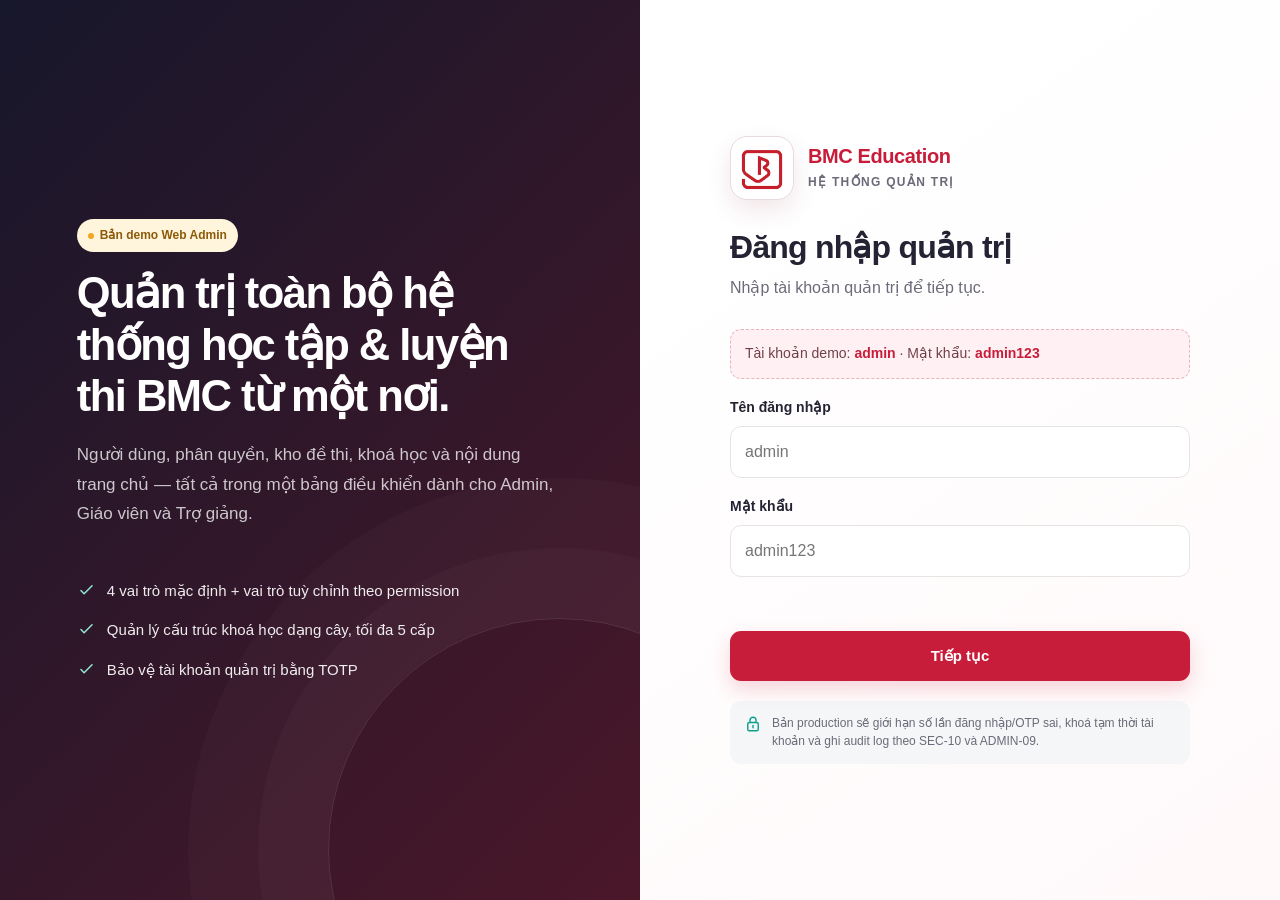
==== commit 13c1dc42: "fix: refactor UI" ====
--- a/certificates.html
+++ b/certificates.html
@@ -31,18 +31,18 @@
     <div class="tab-panel active" data-panel="certs">
       <div class="page-actions" style="justify-content:flex-end;margin-bottom:14px"><button class="btn btn-primary" type="button" data-open-modal="addCertModal"><svg class="icon"><use href="#i-plus"/></svg>Tạo chứng chỉ</button></div>
       <div class="cert-grid">
-        <article class="cert-card"><span class="cert-icon">🎓</span><h3>Chứng chỉ hoàn thành khoá học</h3><p>Cấp khi học viên hoàn thành 100% bài học và đạt tối thiểu 70% bài kiểm tra cuối khoá.</p><div class="cert-meta"><span>Đã cấp</span><strong>318 lượt</strong></div></article>
-        <article class="cert-card"><span class="cert-icon">📜</span><h3>Chứng chỉ tổng ôn THPT</h3><p>Cấp cho học viên hoàn thành chương trình tổng ôn và tham gia đủ 3 kỳ thi thử.</p><div class="cert-meta"><span>Đã cấp</span><strong>204 lượt</strong></div></article>
-        <article class="cert-card"><span class="cert-icon">🏆</span><h3>Chứng chỉ Thủ khoa lớp học</h3><p>Cấp cho học viên đạt điểm cao nhất lớp trong kỳ thi thử cuối khoá.</p><div class="cert-meta"><span>Đã cấp</span><strong>14 lượt</strong></div></article>
+        <article class="cert-card"><span class="cert-icon"><svg class="icon"><use href="#i-graduation"/></svg></span><h3>Chứng chỉ hoàn thành khoá học</h3><p>Cấp khi học viên hoàn thành 100% bài học và đạt tối thiểu 70% bài kiểm tra cuối khoá.</p><div class="cert-meta"><span>Đã cấp</span><strong>318 lượt</strong></div></article>
+        <article class="cert-card"><span class="cert-icon"><svg class="icon"><use href="#i-scroll"/></svg></span><h3>Chứng chỉ tổng ôn THPT</h3><p>Cấp cho học viên hoàn thành chương trình tổng ôn và tham gia đủ 3 kỳ thi thử.</p><div class="cert-meta"><span>Đã cấp</span><strong>204 lượt</strong></div></article>
+        <article class="cert-card"><span class="cert-icon"><svg class="icon"><use href="#i-award"/></svg></span><h3>Chứng chỉ Thủ khoa lớp học</h3><p>Cấp cho học viên đạt điểm cao nhất lớp trong kỳ thi thử cuối khoá.</p><div class="cert-meta"><span>Đã cấp</span><strong>14 lượt</strong></div></article>
       </div>
     </div>
 
     <div class="tab-panel" data-panel="badges">
       <div class="page-actions" style="justify-content:flex-end;margin-bottom:14px"><button class="btn btn-primary" type="button" data-open-modal="addBadgeModal"><svg class="icon"><use href="#i-plus"/></svg>Tạo huy hiệu</button></div>
       <div class="cert-grid">
-        <article class="cert-card"><span class="cert-icon badge">🔥</span><h3>Chuỗi học 7 ngày</h3><p>Đạt được khi học viên học liên tục ít nhất 7 ngày không gián đoạn.</p><div class="cert-meta"><span>Đã đạt</span><strong>452 học viên</strong></div></article>
-        <article class="cert-card"><span class="cert-icon badge">⚡</span><h3>Luyện đề chăm chỉ</h3><p>Hoàn thành từ 20 bộ đề luyện tập trở lên trong một chuyên đề.</p><div class="cert-meta"><span>Đã đạt</span><strong>167 học viên</strong></div></article>
-        <article class="cert-card"><span class="cert-icon badge">💯</span><h3>Điểm tuyệt đối</h3><p>Đạt điểm 10/10 trong một bài thi thử bất kỳ trên hệ thống.</p><div class="cert-meta"><span>Đã đạt</span><strong>38 học viên</strong></div></article>
+        <article class="cert-card"><span class="cert-icon badge"><svg class="icon"><use href="#i-flame"/></svg></span><h3>Chuỗi học 7 ngày</h3><p>Đạt được khi học viên học liên tục ít nhất 7 ngày không gián đoạn.</p><div class="cert-meta"><span>Đã đạt</span><strong>452 học viên</strong></div></article>
+        <article class="cert-card"><span class="cert-icon badge"><svg class="icon"><use href="#i-bolt"/></svg></span><h3>Luyện đề chăm chỉ</h3><p>Hoàn thành từ 20 bộ đề luyện tập trở lên trong một chuyên đề.</p><div class="cert-meta"><span>Đã đạt</span><strong>167 học viên</strong></div></article>
+        <article class="cert-card"><span class="cert-icon badge"><svg class="icon"><use href="#i-target"/></svg></span><h3>Điểm tuyệt đối</h3><p>Đạt điểm 10/10 trong một bài thi thử bất kỳ trên hệ thống.</p><div class="cert-meta"><span>Đã đạt</span><strong>38 học viên</strong></div></article>
       </div>
     </div>
 
--- a/shared.css
+++ b/shared.css
@@ -8,7 +8,7 @@
 *{box-sizing:border-box}html{scroll-behavior:smooth;scroll-padding-top:104px}body{margin:0;min-width:320px;overflow-x:hidden;background:var(--surface);color:var(--ink);font-family:Inter,ui-sans-serif,-apple-system,BlinkMacSystemFont,"Segoe UI",sans-serif;font-size:16px;line-height:1.6}body.locked{overflow:hidden}button,input,select,textarea{font:inherit}button{color:inherit}a{color:inherit;text-decoration:none}img,svg{display:block;max-width:100%}:focus-visible{outline:3px solid rgba(200,29,58,.26);outline-offset:3px}.container{width:min(calc(100% - 40px),var(--content));margin-inline:auto}.icon{width:20px;height:20px;fill:none;stroke:currentColor;stroke-width:1.9;stroke-linecap:round;stroke-linejoin:round}.sr-only{position:absolute;width:1px;height:1px;padding:0;margin:-1px;overflow:hidden;clip:rect(0,0,0,0);white-space:nowrap;border:0}.muted{color:var(--muted)}.demo-pill{display:inline-flex;align-items:center;gap:6px;padding:5px 9px;border-radius:999px;background:var(--gold-soft);color:#8c5a08;font-size:10px;font-weight:800}.demo-pill::before{content:"";width:6px;height:6px;border-radius:50%;background:var(--gold)}
 
 .utility{height:30px;background:var(--navy);color:rgba(255,255,255,.72);font-size:11px}.utility-inner{height:100%;display:flex;align-items:center;justify-content:space-between;gap:20px}.utility strong{color:#fff}.utility-links{display:flex;align-items:center;gap:18px}.utility a:hover{color:#fff}
-.site-header{position:sticky;top:0;z-index:1000;height:72px;border-bottom:1px solid var(--line);background:rgba(255,255,255,.95);backdrop-filter:blur(18px);transition:box-shadow .2s}.site-header.scrolled{box-shadow:0 8px 24px rgba(24,24,42,.08)}.header-inner{height:100%;display:flex;align-items:center;gap:24px}.brand{display:inline-flex;align-items:center;gap:10px;flex:0 0 auto}.brand-mark{width:40px;height:40px;position:relative;overflow:hidden;border:1px solid #f0eded;border-radius:11px;background:#fff}.brand-mark img{position:absolute;width:95px;max-width:none;left:50%;top:27%;transform:translate(-50%,-50%)}.brand-copy{line-height:1.05}.brand-name{display:block;color:var(--red);font-size:16px;font-weight:850;letter-spacing:-.02em}.brand-sub{display:block;margin-top:5px;color:var(--muted);font-size:9px;font-weight:750;letter-spacing:.13em;text-transform:uppercase}.desktop-nav{display:flex;align-items:center;justify-content:center;gap:2px;flex:1}.nav-link{padding:9px 10px;border-radius:10px;color:#53515f;font-size:13px;font-weight:700;white-space:nowrap}.nav-link:hover,.nav-link.active{background:var(--red-soft);color:var(--red)}.header-actions{display:flex;align-items:center;gap:8px}.icon-btn{width:40px;height:40px;display:inline-grid;place-items:center;border:1px solid var(--line);border-radius:11px;background:#fff;cursor:pointer}.icon-btn:hover{border-color:#bbb6b3}.avatar-btn{display:inline-flex;align-items:center;gap:9px;min-height:40px;padding:4px 10px 4px 5px;border:1px solid var(--line);border-radius:12px;background:#fff;cursor:pointer;font-size:12px;font-weight:750}.avatar{width:30px;height:30px;display:grid;place-items:center;border-radius:9px;background:var(--red);color:#fff;font-size:11px;font-weight:850}.menu-toggle{display:none}
+.site-header{position:sticky;top:0;z-index:1000;height:72px;border-bottom:1px solid var(--line);background:rgba(255,255,255,.95);backdrop-filter:blur(18px);transition:box-shadow .2s}.site-header.scrolled{box-shadow:0 8px 24px rgba(24,24,42,.08)}.header-inner{height:100%;display:flex;align-items:center;gap:24px}.brand{display:inline-flex;align-items:center;gap:10px;flex:0 0 auto}.brand-mark{width:40px;height:40px;position:relative;display:grid;place-items:center;overflow:hidden;border:1px solid #f0eded;border-radius:11px;background:#fff}.brand-mark img{width:72%;height:72%;max-width:none;object-fit:contain}.brand-copy{line-height:1.05}.brand-name{display:block;color:var(--red);font-size:16px;font-weight:850;letter-spacing:-.02em}.brand-sub{display:block;margin-top:5px;color:var(--muted);font-size:9px;font-weight:750;letter-spacing:.13em;text-transform:uppercase}.desktop-nav{display:flex;align-items:center;justify-content:center;gap:2px;flex:1}.nav-link{padding:9px 10px;border-radius:10px;color:#53515f;font-size:13px;font-weight:700;white-space:nowrap}.nav-link:hover,.nav-link.active{background:var(--red-soft);color:var(--red)}.header-actions{display:flex;align-items:center;gap:8px}.icon-btn{width:40px;height:40px;display:inline-grid;place-items:center;border:1px solid var(--line);border-radius:11px;background:#fff;cursor:pointer}.icon-btn:hover{border-color:#bbb6b3}.avatar-btn{display:inline-flex;align-items:center;gap:9px;min-height:40px;padding:4px 10px 4px 5px;border:1px solid var(--line);border-radius:12px;background:#fff;cursor:pointer;font-size:12px;font-weight:750}.avatar{width:30px;height:30px;display:grid;place-items:center;border-radius:9px;background:var(--red);color:#fff;font-size:11px;font-weight:850}.menu-toggle{display:none}
 .btn{min-height:41px;display:inline-flex;align-items:center;justify-content:center;gap:8px;padding:0 17px;border:1px solid transparent;border-radius:11px;font-size:13px;font-weight:800;cursor:pointer;transition:transform .2s,box-shadow .2s,background .2s}.btn:hover{transform:translateY(-2px)}.btn-primary{background:var(--red);color:#fff;box-shadow:0 8px 20px rgba(200,29,58,.18)}.btn-primary:hover{background:var(--red-dark)}.btn-dark{background:var(--navy);color:#fff}.btn-outline{border-color:var(--line);background:#fff}.btn-soft{background:var(--red-soft);color:var(--red)}.text-btn{display:inline-flex;align-items:center;gap:6px;padding:0;border:0;background:transparent;color:var(--red);font-size:12px;font-weight:800;cursor:pointer}.text-btn .icon{width:15px;height:15px}
 
 .app-main{min-height:calc(100vh - 102px);padding:24px 0 70px}.breadcrumb{display:flex;align-items:center;flex-wrap:wrap;gap:7px;margin-bottom:18px;color:var(--muted);font-size:11px}.breadcrumb a:hover{color:var(--red)}.breadcrumb .icon{width:12px;height:12px}.page-head{display:flex;align-items:flex-end;justify-content:space-between;gap:30px;margin-bottom:24px}.page-kicker{display:block;margin-bottom:6px;color:var(--red);font-size:10px;font-weight:850;letter-spacing:.12em;text-transform:uppercase}.page-title{margin:0;font-size:clamp(28px,3.4vw,42px);line-height:1.16;letter-spacing:-.035em}.page-desc{max-width:680px;margin:8px 0 0;color:var(--muted)}.page-actions{display:flex;align-items:center;gap:9px;flex:0 0 auto}.panel{border:1px solid var(--line);border-radius:var(--radius);background:#fff;box-shadow:0 3px 14px rgba(24,24,42,.035)}.panel-head{display:flex;align-items:center;justify-content:space-between;gap:20px;padding:18px 20px;border-bottom:1px solid var(--line)}.panel-head h2,.panel-head h3{margin:0;font-size:16px}.panel-body{padding:20px}.section-block{margin-top:34px}.section-row{display:flex;align-items:flex-end;justify-content:space-between;gap:24px;margin-bottom:16px}.section-row h2{margin:0;font-size:22px;letter-spacing:-.025em}.section-row p{margin:4px 0 0;color:var(--muted);font-size:12px}
@@ -37,7 +37,7 @@
 .drawer-backdrop,.modal-backdrop{position:fixed;inset:0;z-index:1800;visibility:hidden;opacity:0;background:rgba(17,17,32,.6);transition:.2s}.drawer-backdrop.open,.modal-backdrop.open{visibility:visible;opacity:1}.drawer{width:min(86vw,350px);height:100%;margin-left:auto;padding:20px;background:#fff;transform:translateX(100%);transition:transform .25s;overflow-y:auto}.drawer-backdrop.open .drawer{transform:none}.drawer-head{display:flex;align-items:center;justify-content:space-between;margin-bottom:16px}.drawer-nav{display:grid;gap:3px}.drawer-nav a{display:flex;align-items:center;gap:10px;padding:11px;border-radius:9px;font-size:11px;font-weight:750}.drawer-nav a.active,.drawer-nav a:hover{background:var(--red-soft);color:var(--red)}.drawer-actions{display:grid;gap:8px;margin-top:16px;padding-top:16px;border-top:1px solid var(--line)}.modal-backdrop{display:grid;place-items:center;padding:20px}.modal{width:min(100%,460px);max-height:calc(100vh - 40px);overflow-y:auto;padding:24px;border-radius:20px;background:#fff;box-shadow:var(--shadow-lg);transform:translateY(12px);transition:transform .2s}.modal-backdrop.open .modal{transform:none}.modal-head{display:flex;align-items:start;justify-content:space-between;gap:18px}.modal-head h2{margin:0;font-size:21px}.modal-head p{margin:4px 0;color:var(--muted);font-size:9px}.close-btn{width:34px;height:34px;display:grid;place-items:center;border:1px solid var(--line);border-radius:9px;background:#fff;cursor:pointer}.modal-form{display:grid;gap:12px;margin-top:18px}.modal-form .btn{width:100%}.security-note{display:flex;gap:8px;margin-top:14px;padding:10px;border-radius:9px;background:var(--surface);color:var(--muted);font-size:8px}.security-note .icon{width:14px;height:14px;flex:0 0 auto;color:var(--teal)}.search-results{display:grid;gap:5px;margin-top:10px}.search-result{display:flex;gap:9px;padding:9px;border-radius:8px;font-size:10px}.search-result:hover{background:var(--surface)}.search-result .icon{width:15px;height:15px;color:var(--red)}.bottom-nav{display:none}.toast{position:fixed;z-index:3000;left:50%;bottom:22px;max-width:calc(100vw - 28px);padding:10px 15px;border-radius:999px;background:var(--navy);color:#fff;box-shadow:var(--shadow-lg);font-size:10px;font-weight:750;opacity:0;visibility:hidden;transform:translate(-50%,15px);transition:.2s;text-align:center}.toast.show{opacity:1;visibility:visible;transform:translate(-50%,0)}
 
 @media(max-width:1100px){.desktop-nav{display:none}.menu-toggle{display:grid}.quick-menu{grid-template-columns:repeat(3,1fr)}.course-grid,.video-grid,.book-grid,.doc-grid{grid-template-columns:repeat(2,1fr)}.footer-grid{grid-template-columns:1fr 1fr}}
-@media(max-width:820px){html{scroll-padding-top:86px}.container{width:min(calc(100% - 26px),var(--content))}.utility{height:26px}.utility-links a:first-child{display:none}.site-header{height:62px}.brand-mark{width:36px;height:36px}.brand-mark img{width:85px}.brand-sub{display:none}.header-actions .avatar-btn{display:none}.app-main{padding-top:16px;padding-bottom:90px}.home-hero{grid-template-columns:1fr;min-height:440px}.home-hero-copy{padding:35px 28px}.home-visual{min-height:160px}.home-visual::before{font-size:100px}.quick-menu{grid-template-columns:1fr 1fr}.program-grid{grid-template-columns:1fr 1fr}.dashboard-strip,.catalog-layout,.course-detail-layout,.exam-layout,.video-layout,.qa-layout,.shop-layout,.docs-layout,.learning-layout,.contact-layout{grid-template-columns:1fr}.filter-panel,.course-aside,.exam-filter,.ask-card,.student-nav{position:static}.filter-panel{display:none}.course-grid{grid-template-columns:repeat(2,1fr)}.course-detail-hero{grid-template-columns:1fr;padding:25px}.enroll-card{max-width:none}.exam-stats{grid-template-columns:1fr 1fr}.category-list{grid-template-columns:repeat(3,1fr)}.video-grid{grid-template-columns:1fr 1fr}.book-grid,.doc-grid{grid-template-columns:repeat(2,1fr)}.student-nav{display:flex;overflow-x:auto}.student-nav a{white-space:nowrap}.student-summary{grid-template-columns:repeat(3,1fr)}.learning-grid{grid-template-columns:1fr}.contact-info{padding:24px}.footer-grid{grid-template-columns:1fr 1fr}.bottom-nav{position:fixed;z-index:1200;left:10px;right:10px;bottom:9px;display:grid;grid-template-columns:repeat(5,1fr);padding:6px;border:1px solid var(--line);border-radius:16px;background:rgba(255,255,255,.95);box-shadow:var(--shadow-lg);backdrop-filter:blur(14px)}.bottom-link{display:grid;place-items:center;gap:2px;min-width:0;padding:5px 2px;border-radius:9px;color:var(--muted);font-size:7px}.bottom-link .icon{width:18px;height:18px}.bottom-link.active{background:var(--red-soft);color:var(--red)}.site-footer{padding-bottom:100px}.toast{bottom:82px}}
+@media(max-width:820px){html{scroll-padding-top:86px}.container{width:min(calc(100% - 26px),var(--content))}.utility{height:26px}.utility-links a:first-child{display:none}.site-header{height:62px}.brand-mark{width:36px;height:36px}.brand-sub{display:none}.header-actions .avatar-btn{display:none}.app-main{padding-top:16px;padding-bottom:90px}.home-hero{grid-template-columns:1fr;min-height:440px}.home-hero-copy{padding:35px 28px}.home-visual{min-height:160px}.home-visual::before{font-size:100px}.quick-menu{grid-template-columns:1fr 1fr}.program-grid{grid-template-columns:1fr 1fr}.dashboard-strip,.catalog-layout,.course-detail-layout,.exam-layout,.video-layout,.qa-layout,.shop-layout,.docs-layout,.learning-layout,.contact-layout{grid-template-columns:1fr}.filter-panel,.course-aside,.exam-filter,.ask-card,.student-nav{position:static}.filter-panel{display:none}.course-grid{grid-template-columns:repeat(2,1fr)}.course-detail-hero{grid-template-columns:1fr;padding:25px}.enroll-card{max-width:none}.exam-stats{grid-template-columns:1fr 1fr}.category-list{grid-template-columns:repeat(3,1fr)}.video-grid{grid-template-columns:1fr 1fr}.book-grid,.doc-grid{grid-template-columns:repeat(2,1fr)}.student-nav{display:flex;overflow-x:auto}.student-nav a{white-space:nowrap}.student-summary{grid-template-columns:repeat(3,1fr)}.learning-grid{grid-template-columns:1fr}.contact-info{padding:24px}.footer-grid{grid-template-columns:1fr 1fr}.bottom-nav{position:fixed;z-index:1200;left:10px;right:10px;bottom:9px;display:grid;grid-template-columns:repeat(5,1fr);padding:6px;border:1px solid var(--line);border-radius:16px;background:rgba(255,255,255,.95);box-shadow:var(--shadow-lg);backdrop-filter:blur(14px)}.bottom-link{display:grid;place-items:center;gap:2px;min-width:0;padding:5px 2px;border-radius:9px;color:var(--muted);font-size:7px}.bottom-link .icon{width:18px;height:18px}.bottom-link.active{background:var(--red-soft);color:var(--red)}.site-footer{padding-bottom:100px}.toast{bottom:82px}}
 @media(max-width:540px){.container{width:min(calc(100% - 20px),var(--content))}.brand-name{font-size:13px}.page-head{align-items:flex-start;flex-direction:column;gap:12px}.page-actions{width:100%;flex-wrap:wrap}.home-hero-copy{padding:28px 20px}.home-hero h1{font-size:34px}.hero-actions{display:grid}.hero-actions .btn{width:100%}.quick-menu,.program-grid{grid-template-columns:1fr}.dashboard-strip{grid-template-columns:1fr}.continue-card,.my-course{grid-template-columns:100px 1fr}.course-grid,.video-grid,.book-grid,.doc-grid{grid-template-columns:1fr}.catalog-toolbar{align-items:stretch;flex-direction:column}.inline-search{width:100%}.course-detail-hero{padding:20px}.curriculum-tools{align-items:stretch;flex-direction:column}.curriculum-tools .inline-search{width:100%}.node-content{padding-left:12px}.exam-stats{grid-template-columns:1fr 1fr}.exam-row{grid-template-columns:40px minmax(0,1fr)}.exam-icon{width:40px;height:40px}.exam-row>.btn{grid-column:1/-1;width:100%}.category-list{grid-template-columns:1fr 1fr}.question-card{grid-template-columns:36px minmax(0,1fr)}.vote{width:36px;height:36px}.student-summary{grid-template-columns:1fr}.form-grid{grid-template-columns:1fr}.field.full{grid-column:auto}.footer-grid{grid-template-columns:1fr}.footer-bottom{align-items:flex-start;flex-direction:column}.captcha{align-items:flex-start;flex-direction:column}}
 @media(prefers-reduced-motion:reduce){html{scroll-behavior:auto}*,*::before,*::after{scroll-behavior:auto!important;transition-duration:.01ms!important}}
 
--- a/shared-admin.css
+++ b/shared-admin.css
@@ -167,20 +167,37 @@
 
 /* Login page */
 .admin-login-shell{min-height:100vh;display:grid;grid-template-columns:1fr 1fr}
-.admin-login-visual{position:relative;overflow:hidden;background:linear-gradient(135deg,var(--navy),#4a1729);color:#fff;display:flex;flex-direction:column;justify-content:center;padding:60px}
-.admin-login-visual h2{max-width:420px;font-size:clamp(26px,3vw,36px);line-height:1.25;letter-spacing:-.03em}
-.admin-login-visual p{max-width:400px;color:rgba(255,255,255,.72);margin-top:13px;font-size:14px;line-height:1.6}
-.admin-login-feat{display:grid;gap:13px;margin-top:28px}
-.admin-login-feat span{display:flex;gap:10px;font-size:13px;color:rgba(255,255,255,.9)}
-.admin-login-feat .icon{width:16px;height:16px;color:#91e7d8;flex:0 0 auto}
-.admin-login-form-wrap{display:flex;align-items:center;justify-content:center;padding:40px}
-.admin-login-card{width:min(100%,380px)}
-.admin-login-card h1{margin:18px 0 5px;font-size:23px;color:var(--ink)}
-.admin-login-card p{margin:0 0 22px;color:var(--muted);font-size:13px}
+.admin-login-visual{position:relative;overflow:hidden;background:linear-gradient(135deg,var(--navy),#4a1729);color:#fff;display:flex;flex-direction:column;justify-content:center;padding:clamp(52px,6vw,88px)}
+.admin-login-visual::after{content:"";position:absolute;right:-150px;bottom:-180px;width:460px;height:460px;border:1px solid rgba(255,255,255,.12);border-radius:50%;box-shadow:0 0 0 70px rgba(255,255,255,.025),0 0 0 140px rgba(255,255,255,.018);pointer-events:none}
+.admin-login-visual>*{position:relative;z-index:1}
+.admin-login-visual .demo-pill{padding:7px 11px;font-size:12px}
+.admin-login-visual h2{max-width:580px;margin-bottom:0;font-size:clamp(34px,3.4vw,48px);line-height:1.18;letter-spacing:-.035em}
+.admin-login-visual p{max-width:540px;color:rgba(255,255,255,.76);margin-top:18px;font-size:17px;line-height:1.72}
+.admin-login-feat{display:grid;gap:16px;margin-top:34px}
+.admin-login-feat span{display:flex;align-items:flex-start;gap:11px;max-width:560px;font-size:15px;line-height:1.55;color:rgba(255,255,255,.92)}
+.admin-login-feat .icon{width:19px;height:19px;margin-top:2px;color:#91e7d8;flex:0 0 auto}
+.admin-login-form-wrap{display:flex;align-items:center;justify-content:center;padding:48px;background:linear-gradient(145deg,#fff 20%,#fff9fa)}
+.admin-login-card{width:min(100%,460px)}
+.admin-login-brand{display:flex;align-items:center;gap:14px;width:fit-content}
+.admin-login-brand .brand-mark{width:64px;height:64px;flex:0 0 auto;border-color:#eadadd;border-radius:17px;box-shadow:0 10px 24px rgba(117,22,42,.1)}
+.admin-login-brand-copy strong,.admin-login-brand-copy small{display:block}
+.admin-login-brand-copy strong{color:var(--red);font-size:20px;line-height:1.15;letter-spacing:-.02em}
+.admin-login-brand-copy small{margin-top:5px;color:var(--muted);font-size:12px;font-weight:800;letter-spacing:.11em;text-transform:uppercase}
+.admin-login-card h1{margin:28px 0 8px;font-size:32px;line-height:1.22;letter-spacing:-.025em;color:var(--ink)}
+.admin-login-card>p{margin:0 0 28px;color:var(--muted);font-size:16px;line-height:1.6}
 .login-step{display:none}
-.login-step.active{display:grid;gap:14px}
-.otp-inputs{display:grid;grid-template-columns:repeat(6,1fr);gap:8px}
-.otp-inputs input{text-align:center;font-size:17px;padding:12px 0}
+.login-step.active{display:grid;gap:17px}
+.admin-login-card .form-field{gap:8px}
+.admin-login-card .form-field label{font-size:14px}
+.admin-login-card .form-field input{min-height:50px;padding:12px 14px;border-radius:11px;background:#fff;font-size:16px}
+.admin-login-card .form-field input:focus{border-color:#d88796;box-shadow:0 0 0 4px rgba(200,29,58,.08);outline:0}
+.admin-login-card .demo-credentials{padding:13px 14px;border-radius:11px;font-size:14px;line-height:1.55}
+.admin-login-card .btn{min-height:50px;font-size:15px}
+.admin-login-card .auth-error{min-height:20px;font-size:13px;line-height:1.45}
+.admin-login-card .security-note{gap:10px;margin-top:20px;padding:13px 14px;border-radius:11px;font-size:12px;line-height:1.55}
+.admin-login-card .security-note .icon{width:18px;height:18px;margin-top:1px}
+.otp-inputs{display:grid;grid-template-columns:repeat(6,1fr);gap:9px}
+.admin-login-card .otp-inputs input{text-align:center;font-size:21px;font-weight:800;padding:12px 0}
 
 /* Certificates & badges */
 .cert-grid{display:grid;grid-template-columns:repeat(3,1fr);gap:14px}
@@ -196,6 +213,43 @@
 .tag-chip.badge-tag{background:var(--gold-soft);color:#8a5c0d}
 .tag-chip.empty{background:var(--surface);color:var(--muted);font-weight:600}
 
-@media(max-width:1100px){.stat-grid,.role-card-grid,.cert-grid{grid-template-columns:repeat(2,1fr)}.bank-grid{grid-template-columns:1fr}.bank-filter{position:static}.admin-login-shell{grid-template-columns:1fr}.admin-login-visual{display:none}}
+/* Visual polish pass — depth, motion and consistent iconography across all admin pages */
+.admin-sidebar-brand{transition:background .18s}
+.admin-sidebar-brand:hover{background:rgba(255,255,255,.05)}
+.admin-nav a{transition:background .16s,color .16s,transform .16s}
+.admin-nav a:hover{transform:translateX(2px)}
+.admin-nav a.active{background:linear-gradient(135deg,var(--red),#9c1730)}
+.stat-tile,.role-card,.cert-card,.panel,.qb-row,.exam-row,.tree-node,.section-toggle,.doc-card{transition:transform .18s ease,box-shadow .18s ease,border-color .18s ease}
+.stat-tile:hover,.role-card:hover,.cert-card:hover{transform:translateY(-3px);box-shadow:0 14px 30px rgba(24,24,42,.09);border-color:#e5dfe0}
+.stat-icon{transition:transform .18s ease}
+.stat-tile:hover .stat-icon{transform:scale(1.08)}
+.qb-row:hover,.exam-row:hover{border-color:#e5dfe0;box-shadow:0 10px 24px rgba(24,24,42,.06)}
+.data-table tr td{transition:background .15s}
+.chip{transition:background .15s,color .15s,border-color .15s}
+.chip:not(.active):hover{border-color:#c9c5c2;color:var(--ink)}
+.btn{transition:transform .18s,box-shadow .18s,background .18s}
+.tab{transition:background .15s,color .15s}
+.row-actions button,.row-actions a{transition:color .15s,border-color .15s,background .15s}
+.admin-topbar{transition:box-shadow .2s}
+.icon-btn{transition:border-color .15s,background .15s}
+.icon-btn:hover{background:var(--surface)}
+
+/* Avatar colour reflects the row's role, without needing per-row markup changes */
+.cell-avatar{background:var(--navy);transition:none}
+tr:has(.role-admin) .cell-avatar{background:var(--red)}
+tr:has(.role-teacher) .cell-avatar{background:var(--blue)}
+tr:has(.role-ta) .cell-avatar{background:#c98a12}
+tr:has(.role-student) .cell-avatar{background:#0e9f8a}
+tr:has(.role-custom) .cell-avatar{background:#7a4bb0}
+
+/* Certificate / badge icon tiles now use the shared line-icon language instead of emoji */
+.cert-icon{color:#8a5c0d}
+.cert-icon .icon{width:24px;height:24px;stroke-width:1.7}
+.cert-icon.badge{color:#0e6e60}
+.cert-icon.badge .icon{width:22px;height:22px}
+
+.drag-handle{cursor:grab}
+
+@media(max-width:1100px){.stat-grid,.role-card-grid,.cert-grid{grid-template-columns:repeat(2,1fr)}.bank-grid{grid-template-columns:1fr}.bank-filter{position:static}.admin-login-shell{grid-template-columns:1fr}.admin-login-visual{display:none}.admin-login-form-wrap{min-height:100vh}}
 @media(max-width:900px){.admin-sidebar{position:fixed;left:0;top:0;transform:translateX(-100%);box-shadow:var(--shadow-lg)}.admin-sidebar.open{transform:none}.sidebar-toggle{display:grid}.admin-content{padding:18px 16px 70px}.form-row{grid-template-columns:1fr}}
-@media(max-width:640px){.stat-grid,.role-card-grid,.cert-grid{grid-template-columns:1fr}.admin-page-head{flex-direction:column;align-items:flex-start}.admin-page-actions{width:100%;flex-wrap:wrap}.totp-card{grid-template-columns:1fr;justify-items:center;text-align:center}.otp-inputs{gap:5px}}
+@media(max-width:640px){.stat-grid,.role-card-grid,.cert-grid{grid-template-columns:1fr}.admin-page-head{flex-direction:column;align-items:flex-start}.admin-page-actions{width:100%;flex-wrap:wrap}.totp-card{grid-template-columns:1fr;justify-items:center;text-align:center}.admin-login-form-wrap{align-items:flex-start;padding:32px 20px}.admin-login-brand .brand-mark{width:56px;height:56px;border-radius:15px}.admin-login-brand-copy strong{font-size:18px}.admin-login-brand-copy small{font-size:10px}.admin-login-card h1{margin-top:24px;font-size:28px}.admin-login-card>p{margin-bottom:24px;font-size:15px}.admin-login-card .demo-credentials{font-size:13px}.otp-inputs{gap:5px}.admin-login-card .otp-inputs input{font-size:18px;padding-inline:0}}
